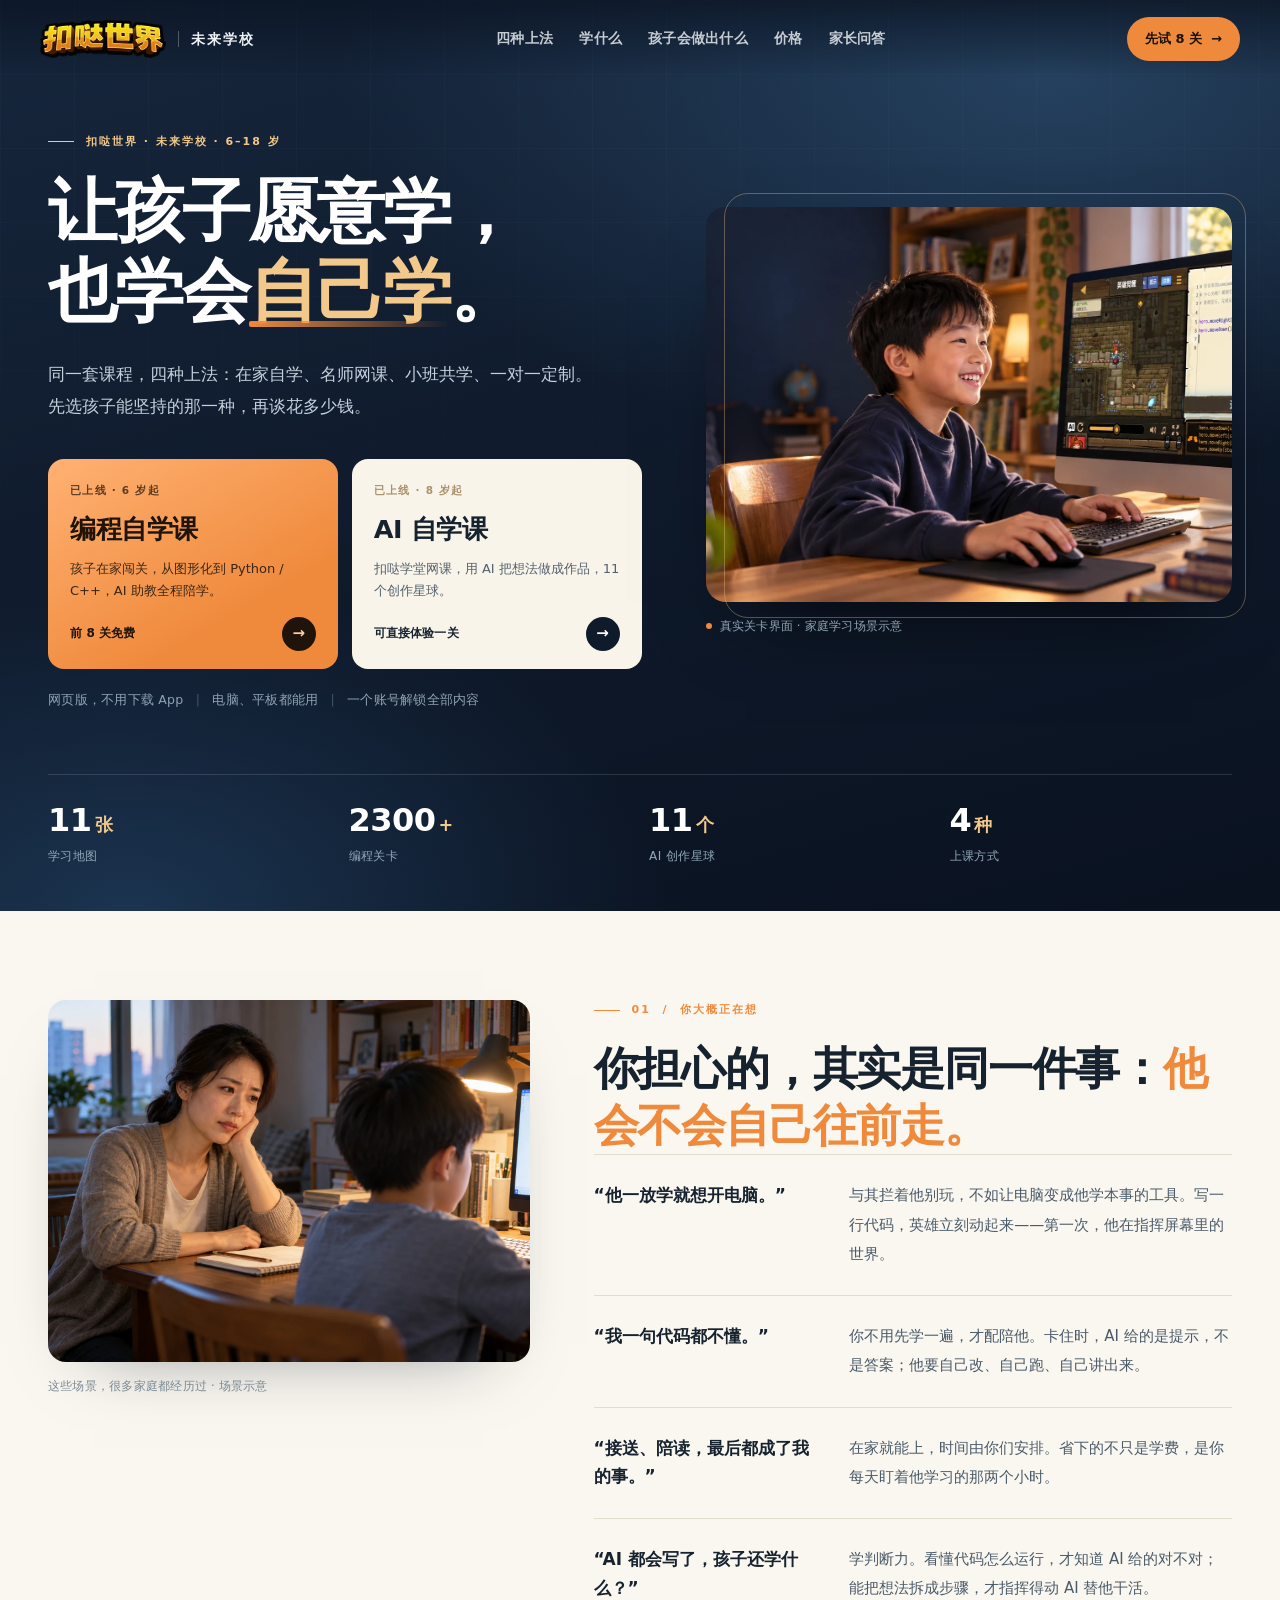
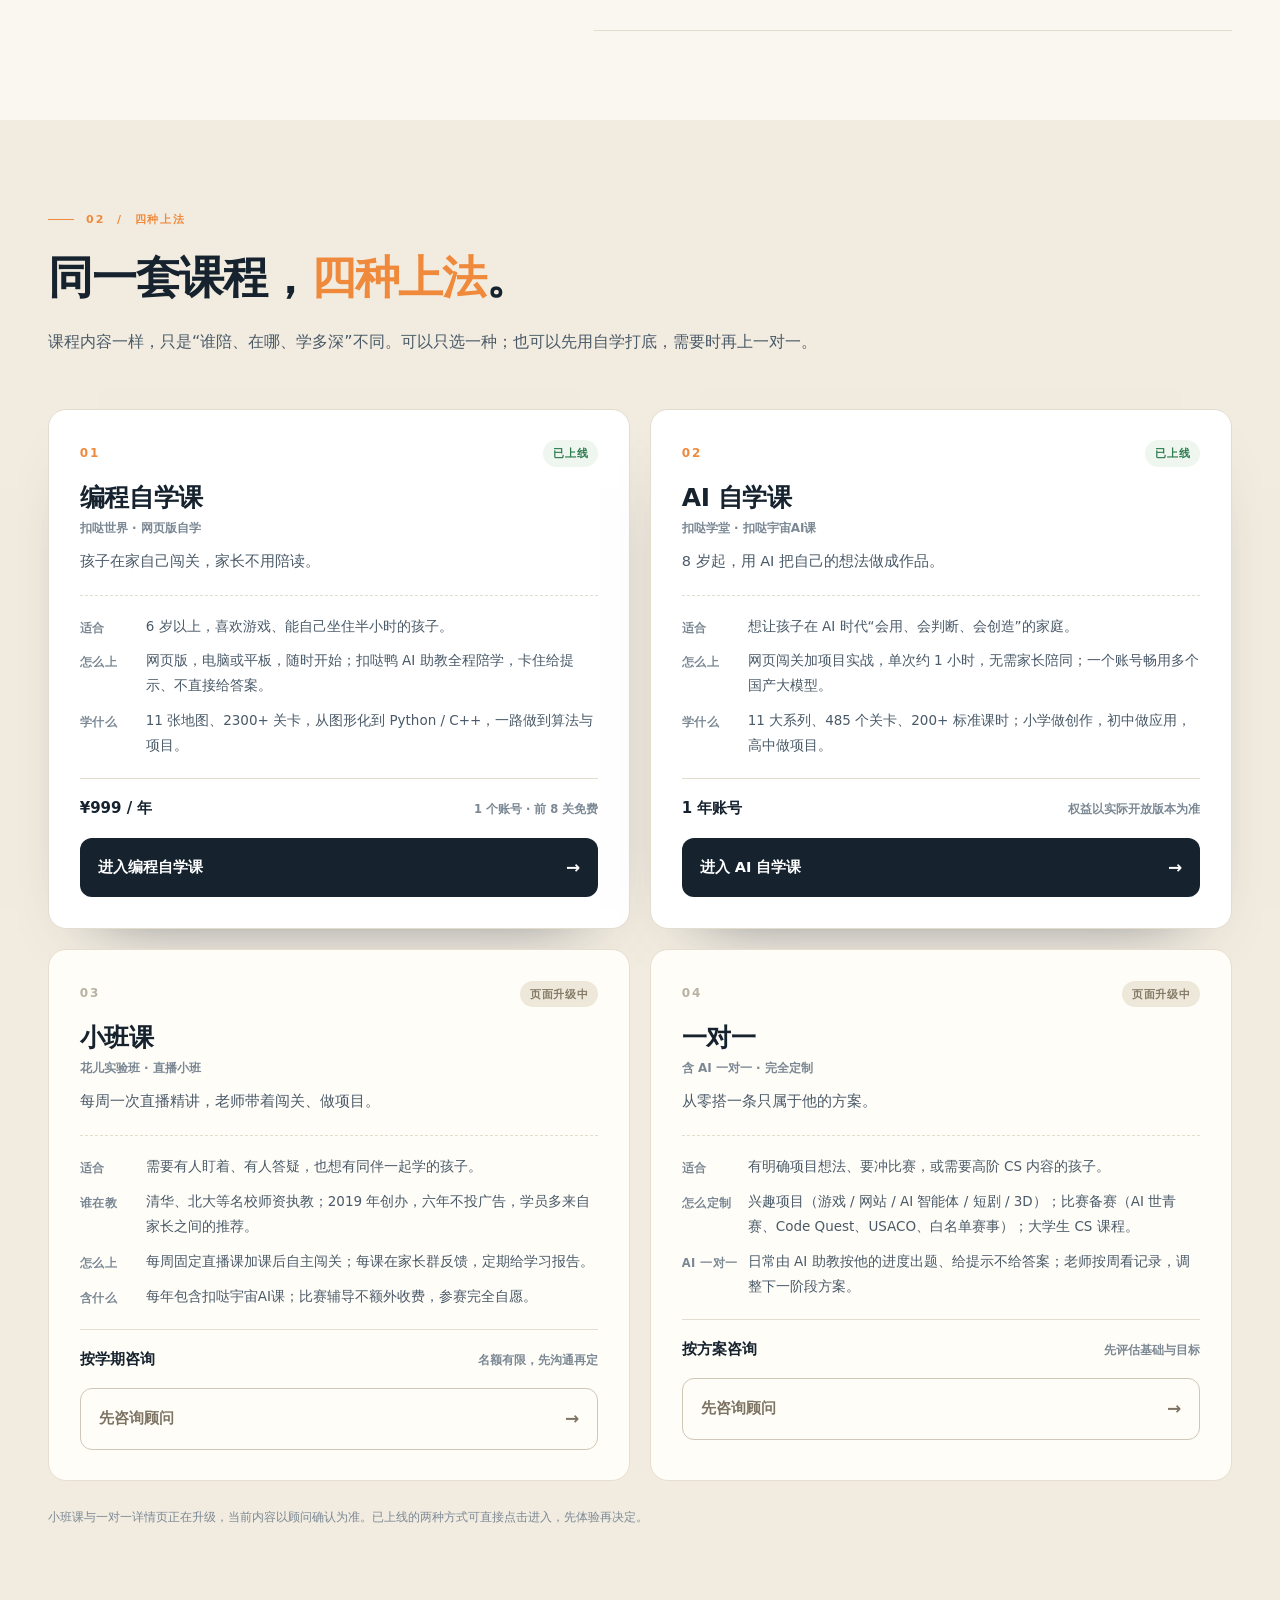
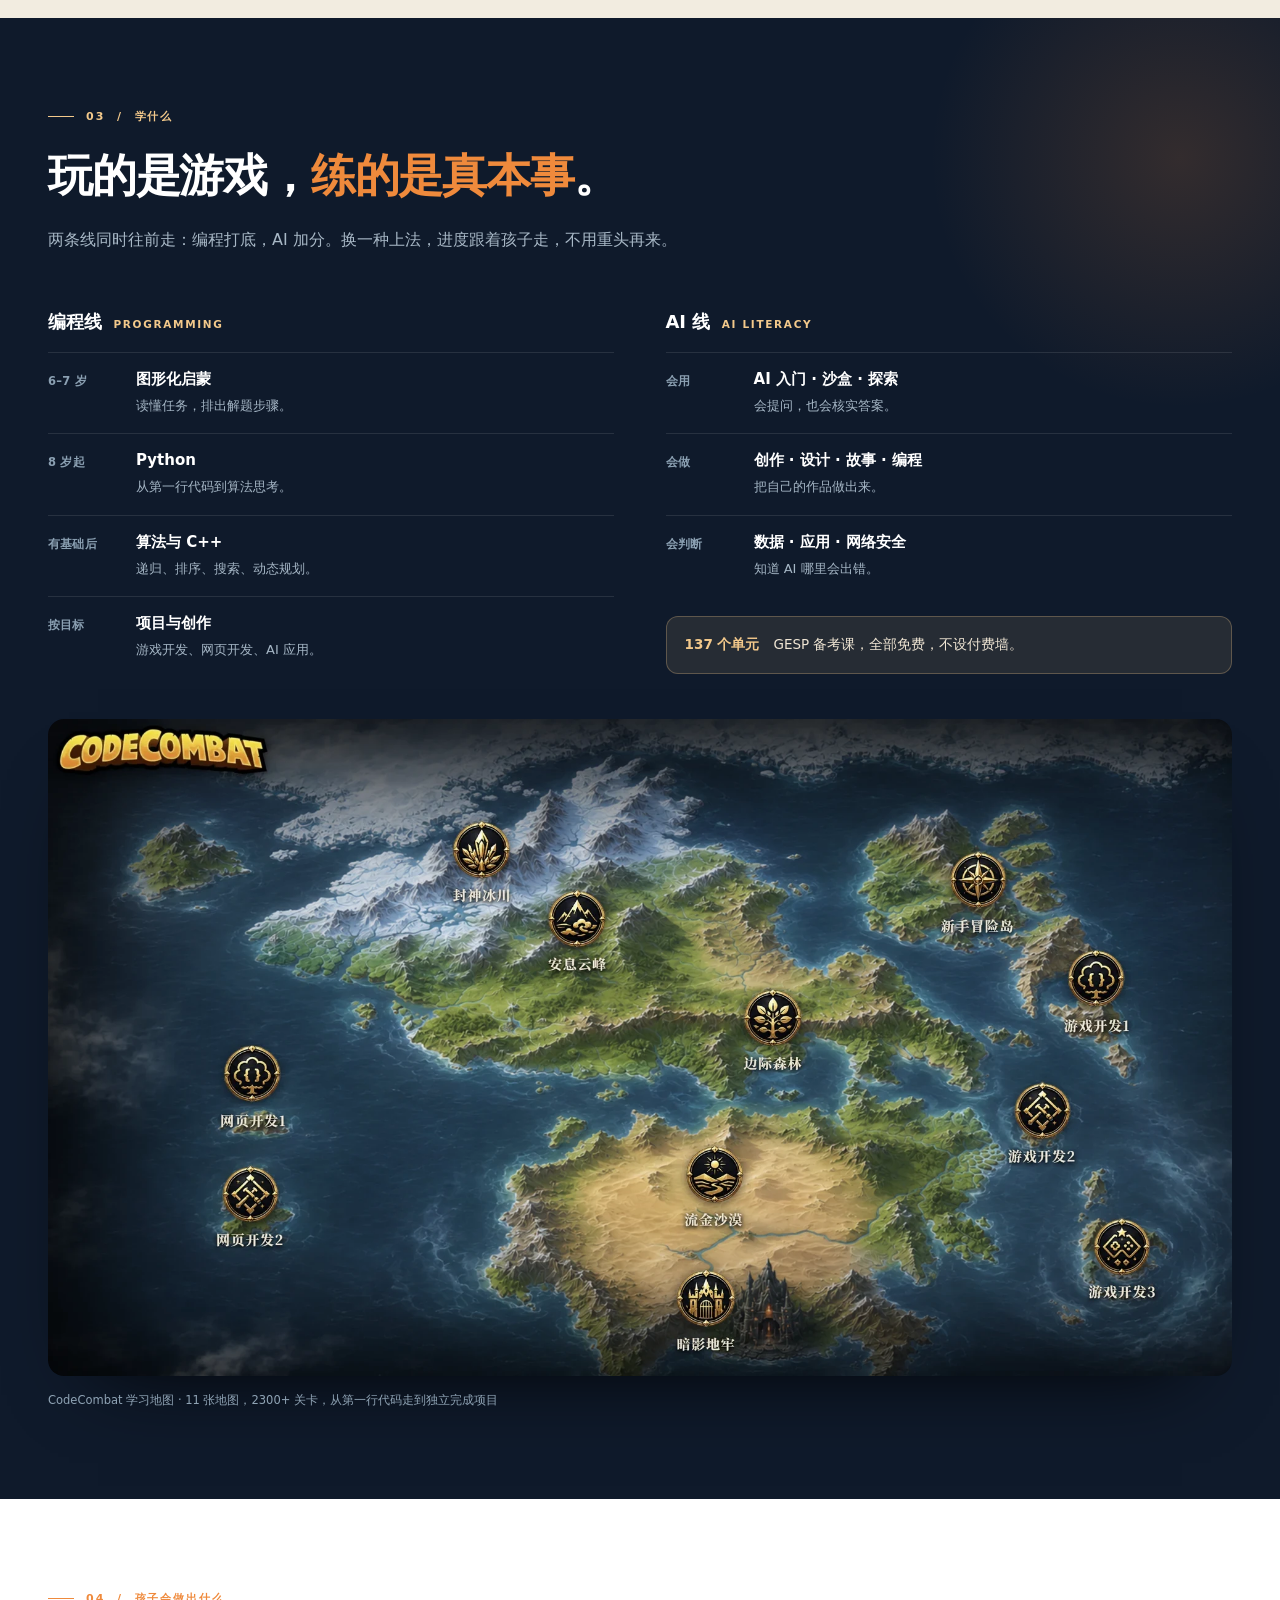
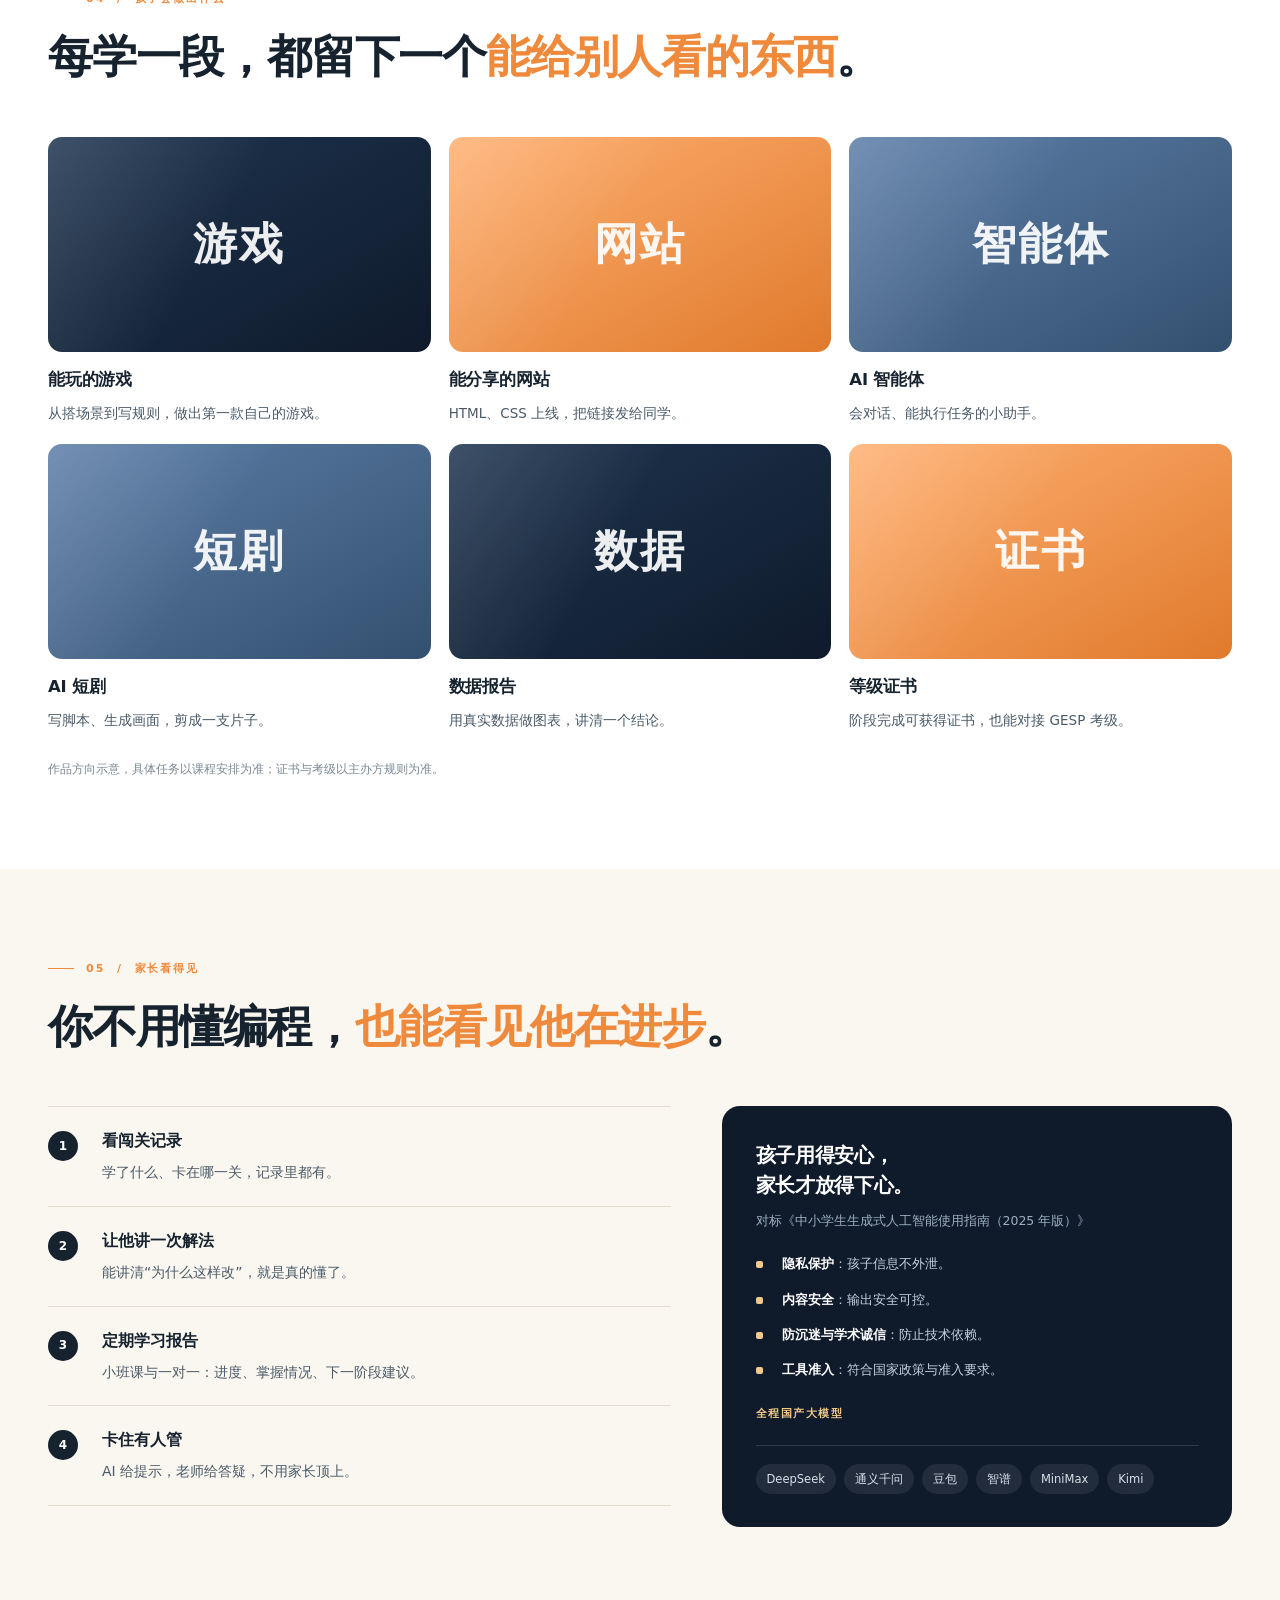
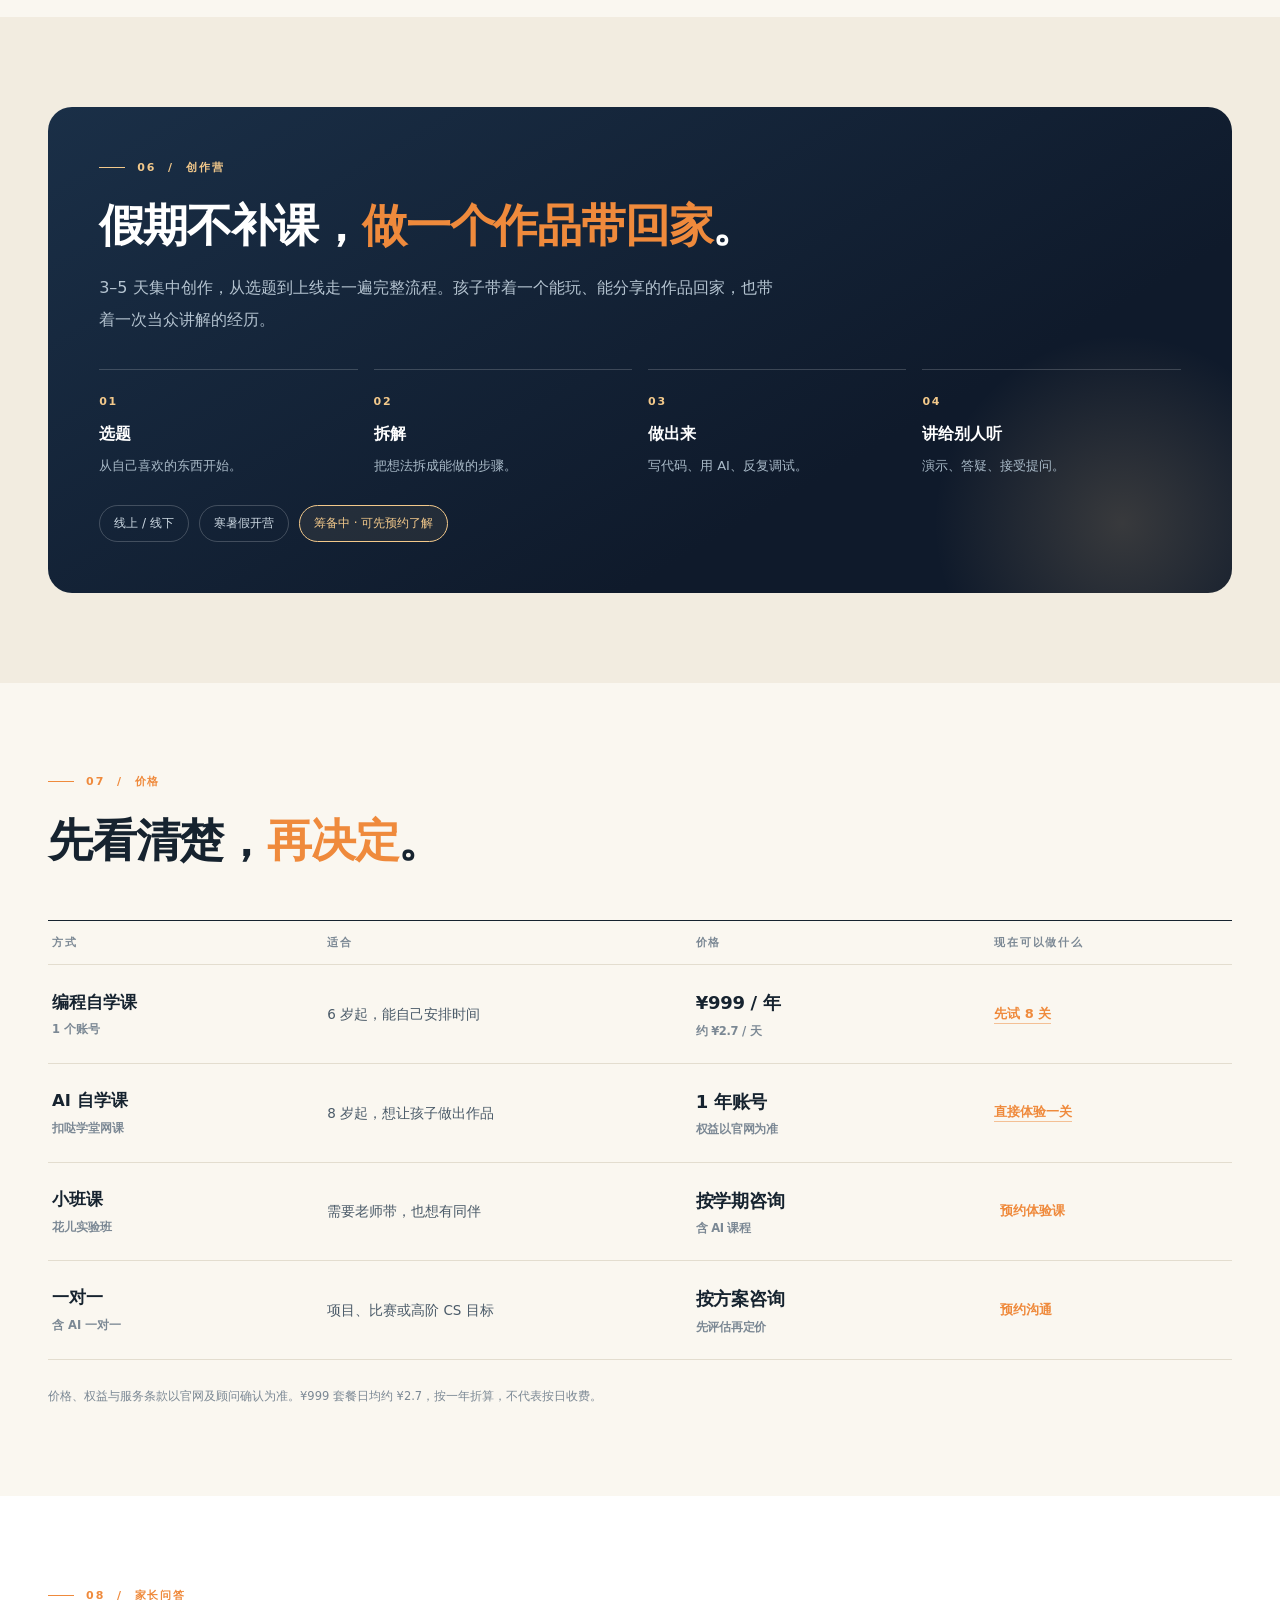
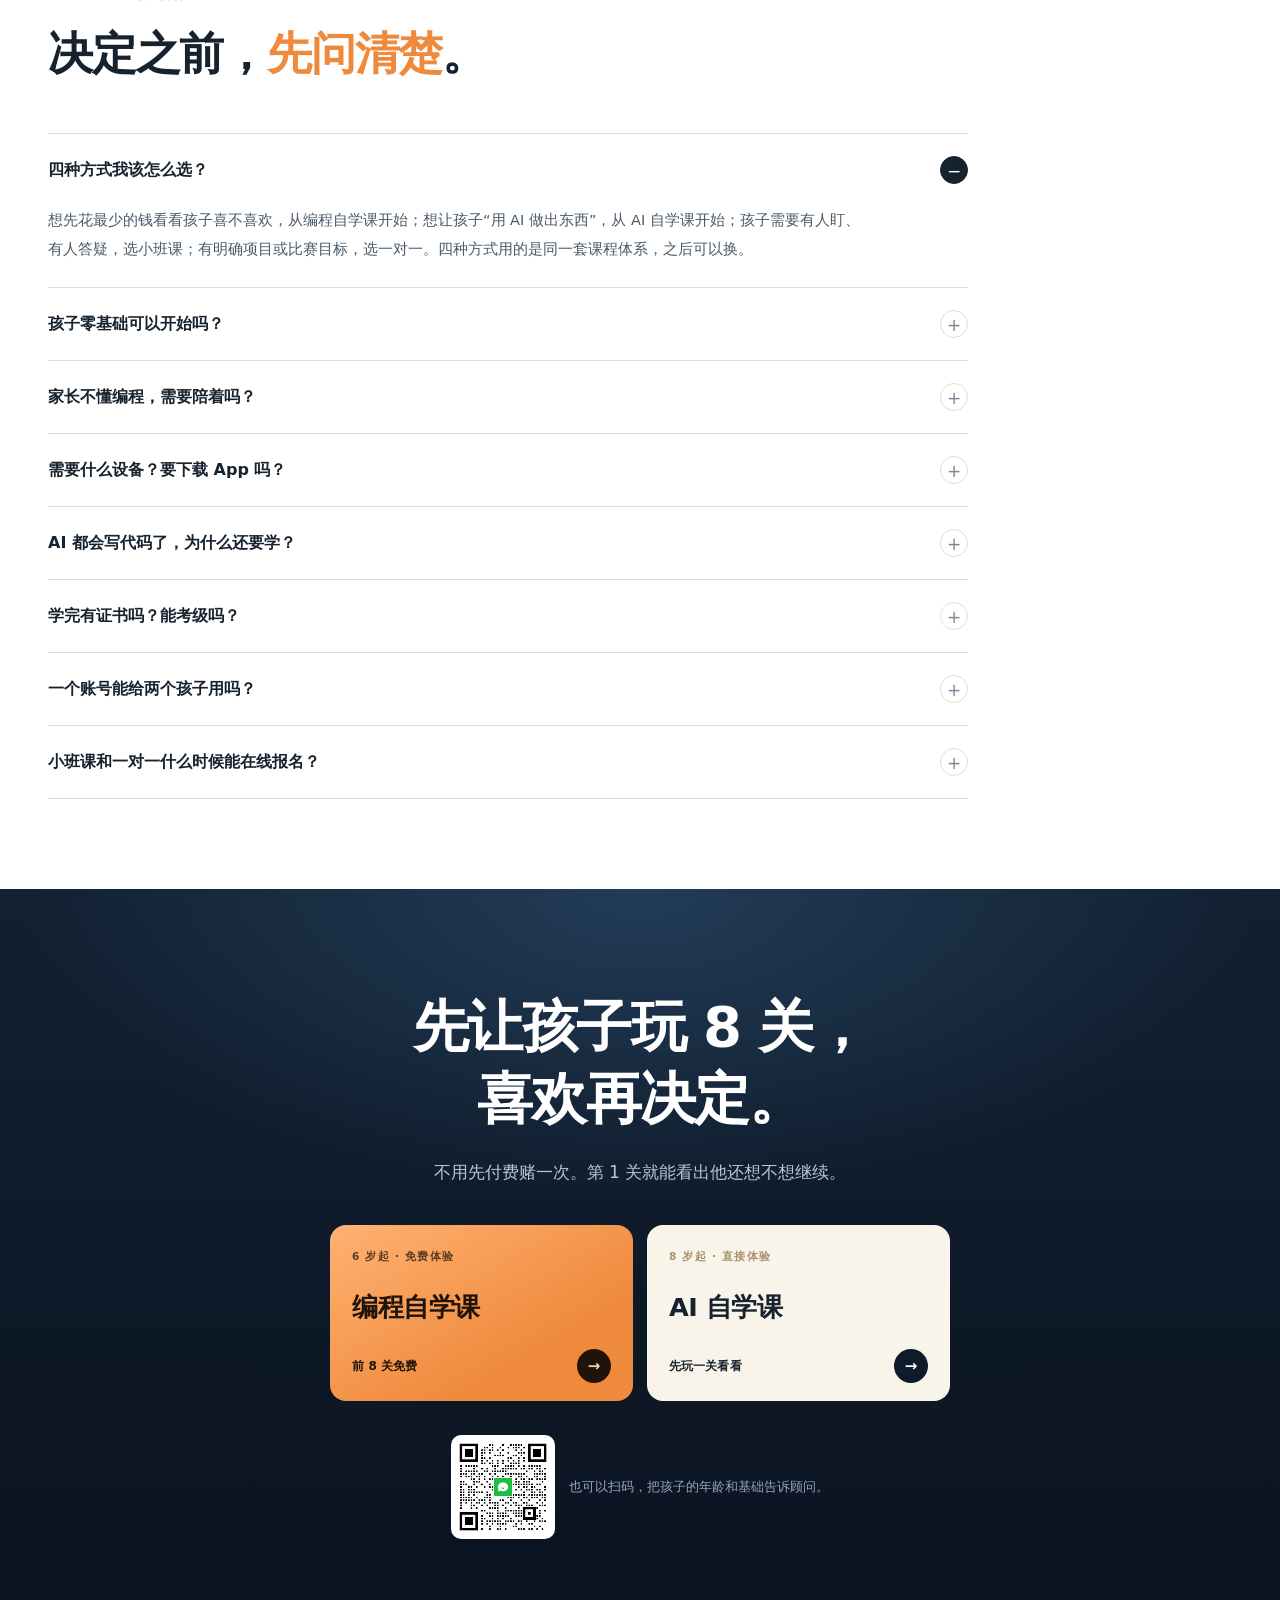
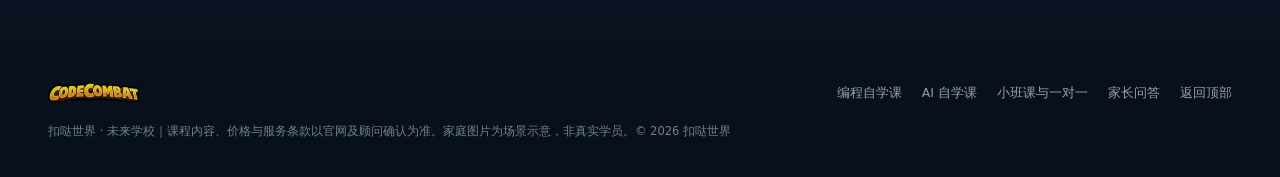
==== index.html @ 379e3a23 "Add files via upload" ====
<!doctype html>
<html lang="zh-CN">
<head>
<meta charset="utf-8">
<meta name="viewport" content="width=device-width,initial-scale=1,viewport-fit=cover">
<meta name="theme-color" content="#0f1a2b">
<title>扣哒世界 · 未来学校｜让孩子愿意学，也学会自己学</title>
<meta name="description" content="同一套课程，四种上法：编程自学课、AI 自学课、小班课、一对一。6 岁到高中，在家就能上。前 8 关免费，先试再决定。">
<meta property="og:title" content="扣哒世界 · 未来学校">
<meta property="og:description" content="同一套课程，四种上法。先选孩子能坚持的那一种，再谈花多少钱。">
<meta property="og:type" content="website">
<link rel="icon" href="assets/CoCo_SquareLogo_200px.png" type="image/png">
<link rel="preload" as="image" href="assets/home-happy-v2.webp">
<link rel="stylesheet" href="home.css">
</head>
<body>
<a class="skip" href="#main">跳到正文</a>

<!-- ========== 顶部导航 ========== -->
<header class="nav" id="top">
  <a class="brand" href="#top" aria-label="扣哒世界未来学校首页">
    <img class="brand-logo" src="assets/logo-cn.png" alt="扣哒世界" width="330" height="99">
    <span class="divider" aria-hidden="true"></span>
    <span class="brand-name">未来学校</span>
  </a>
  <nav aria-label="主导航">
    <a href="#ways">四种上法</a>
    <a href="#curriculum">学什么</a>
    <a href="#makes">孩子会做出什么</a>
    <a href="#price">价格</a>
    <a href="#faq">家长问答</a>
  </nav>
  <a class="nav-cta" href="self-study/index.html">先试 8 关 <span aria-hidden="true">→</span></a>
  <button class="menu-btn" type="button" aria-label="打开导航" aria-expanded="false" aria-controls="mobile-nav" data-menu>☰</button>
</header>
<nav class="mobile-nav" id="mobile-nav" aria-label="手机导航">
  <a href="#ways">四种上法</a>
  <a href="#curriculum">学什么</a>
  <a href="#makes">孩子会做出什么</a>
  <a href="#parents">家长看得见</a>
  <a href="#price">价格</a>
  <a href="#faq">家长问答</a>
  <a href="self-study/index.html">编程自学课 · 先试 8 关</a>
  <a href="ai-self-study/index.html">AI 自学课 · 体验一关</a>
</nav>

<main id="main">

  <!-- copy: hero -->
  <section class="hero">
    <div class="wrap">
      <div class="hero-grid">
        <div class="hero-copy">
          <p class="eyebrow">扣哒世界 · 未来学校 · 6–18 岁</p>
          <h1>让孩子愿意学，<br>也学会<em>自己学</em>。</h1>
          <p class="lede">同一套课程，四种上法：在家自学、名师网课、小班共学、一对一定制。先选孩子能坚持的那一种，再谈花多少钱。</p>

          <div class="hero-cta">
            <a class="bigbtn bigbtn-code" href="self-study/index.html">
              <span class="bigbtn-tag">已上线 · 6 岁起</span>
              <strong>编程自学课</strong>
              <span class="bigbtn-desc">孩子在家闯关，从图形化到 Python / C++，AI 助教全程陪学。</span>
              <span class="bigbtn-foot"><span>前 8 关免费</span><span class="bigbtn-arrow" aria-hidden="true">→</span></span>
            </a>
            <a class="bigbtn bigbtn-ai" href="ai-self-study/index.html">
              <span class="bigbtn-tag">已上线 · 8 岁起</span>
              <strong>AI 自学课</strong>
              <span class="bigbtn-desc">扣哒学堂网课，用 AI 把想法做成作品，11 个创作星球。</span>
              <span class="bigbtn-foot"><span>可直接体验一关</span><span class="bigbtn-arrow" aria-hidden="true">→</span></span>
            </a>
          </div>

          <p class="hero-note">网页版，不用下载 App <span>|</span> 电脑、平板都能用 <span>|</span> 一个账号解锁全部内容</p>
        </div>

        <figure class="hero-art">
          <img src="assets/home-happy-v2.webp" alt="孩子在家里的书桌前专注地写代码闯关" width="1672" height="941" fetchpriority="high">
          <figcaption>真实关卡界面 · 家庭学习场景示意</figcaption>
        </figure>
      </div>

      <div class="hero-stats">
        <div><strong>11<span>张</span></strong><p>学习地图</p></div>
        <div><strong>2300<span>+</span></strong><p>编程关卡</p></div>
        <div><strong>11<span>个</span></strong><p>AI 创作星球</p></div>
        <div><strong>4<span>种</span></strong><p>上课方式</p></div>
      </div>
    </div>
  </section>

  <!-- copy: concerns -->
  <section class="section" id="why">
    <div class="wrap split">
      <div class="split-media reveal">
        <img src="assets/parent-concerns.webp" alt="晚上，家长坐在孩子旁边看着他使用电脑" width="1456" height="1080" loading="lazy">
        <p class="caption">这些场景，很多家庭都经历过 · 场景示意</p>
      </div>
      <div class="split-copy">
        <p class="eyebrow">01 &nbsp;/&nbsp; 你大概正在想</p>
        <h2>你担心的，其实是同一件事：<em>他会不会自己往前走。</em></h2>
        <ol class="concerns">
          <li>
            <p class="q">“他一放学就想开电脑。”</p>
            <p class="a">与其拦着他别玩，不如让电脑变成他学本事的工具。写一行代码，英雄立刻动起来——第一次，他在指挥屏幕里的世界。</p>
          </li>
          <li>
            <p class="q">“我一句代码都不懂。”</p>
            <p class="a">你不用先学一遍，才配陪他。卡住时，AI 给的是提示，不是答案；他要自己改、自己跑、自己讲出来。</p>
          </li>
          <li>
            <p class="q">“接送、陪读，最后都成了我的事。”</p>
            <p class="a">在家就能上，时间由你们安排。省下的不只是学费，是你每天盯着他学习的那两个小时。</p>
          </li>
          <li>
            <p class="q">“AI 都会写了，孩子还学什么？”</p>
            <p class="a">学判断力。看懂代码怎么运行，才知道 AI 给的对不对；能把想法拆成步骤，才指挥得动 AI 替他干活。</p>
          </li>
        </ol>
      </div>
    </div>
  </section>

  <!-- copy: ways -->
  <section class="section ways" id="ways">
    <div class="wrap">
      <header class="sec-head">
        <p class="eyebrow">02 &nbsp;/&nbsp; 四种上法</p>
        <h2>同一套课程，<em>四种上法</em>。</h2>
        <p class="sec-lede">课程内容一样，只是“谁陪、在哪、学多深”不同。可以只选一种；也可以先用自学打底，需要时再上一对一。</p>
      </header>

      <div class="way-grid">
        <article class="way is-live reveal">
          <div class="way-top"><span class="way-no">01</span><span class="way-badge live">已上线</span></div>
          <h3>编程自学课<small>扣哒世界 · 网页版自学</small></h3>
          <p class="way-one">孩子在家自己闯关，家长不用陪读。</p>
          <dl class="way-facts">
            <div><dt>适合</dt><dd>6 岁以上，喜欢游戏、能自己坐住半小时的孩子。</dd></div>
            <div><dt>怎么上</dt><dd>网页版，电脑或平板，随时开始；扣哒鸭 AI 助教全程陪学，卡住给提示、不直接给答案。</dd></div>
            <div><dt>学什么</dt><dd>11 张地图、2300+ 关卡，从图形化到 Python / C++，一路做到算法与项目。</dd></div>
          </dl>
          <p class="way-price">¥999 / 年<small>1 个账号 · 前 8 关免费</small></p>
          <a class="way-btn" href="self-study/index.html">进入编程自学课 <span aria-hidden="true">→</span></a>
        </article>

        <article class="way is-live reveal">
          <div class="way-top"><span class="way-no">02</span><span class="way-badge live">已上线</span></div>
          <h3>AI 自学课<small>扣哒学堂 · 扣哒宇宙AI课</small></h3>
          <p class="way-one">8 岁起，用 AI 把自己的想法做成作品。</p>
          <dl class="way-facts">
            <div><dt>适合</dt><dd>想让孩子在 AI 时代“会用、会判断、会创造”的家庭。</dd></div>
            <div><dt>怎么上</dt><dd>网页闯关加项目实战，单次约 1 小时，无需家长陪同；一个账号畅用多个国产大模型。</dd></div>
            <div><dt>学什么</dt><dd>11 大系列、485 个关卡、200+ 标准课时；小学做创作，初中做应用，高中做项目。</dd></div>
          </dl>
          <p class="way-price">1 年账号<small>权益以实际开放版本为准</small></p>
          <a class="way-btn" href="ai-self-study/index.html">进入 AI 自学课 <span aria-hidden="true">→</span></a>
        </article>

        <article class="way is-soon reveal">
          <div class="way-top"><span class="way-no">03</span><span class="way-badge soon">页面升级中</span></div>
          <h3>小班课<small>花儿实验班 · 直播小班</small></h3>
          <p class="way-one">每周一次直播精讲，老师带着闯关、做项目。</p>
          <dl class="way-facts">
            <div><dt>适合</dt><dd>需要有人盯着、有人答疑，也想有同伴一起学的孩子。</dd></div>
            <div><dt>谁在教</dt><dd>清华、北大等名校师资执教；2019 年创办，六年不投广告，学员多来自家长之间的推荐。</dd></div>
            <div><dt>怎么上</dt><dd>每周固定直播课加课后自主闯关；每课在家长群反馈，定期给学习报告。</dd></div>
            <div><dt>含什么</dt><dd>每年包含扣哒宇宙AI课；比赛辅导不额外收费，参赛完全自愿。</dd></div>
          </dl>
          <p class="way-price">按学期咨询<small>名额有限，先沟通再定</small></p>
          <button class="way-btn" type="button" data-service>先咨询顾问 <span aria-hidden="true">→</span></button>
        </article>

        <article class="way is-soon reveal">
          <div class="way-top"><span class="way-no">04</span><span class="way-badge soon">页面升级中</span></div>
          <h3>一对一<small>含 AI 一对一 · 完全定制</small></h3>
          <p class="way-one">从零搭一条只属于他的方案。</p>
          <dl class="way-facts">
            <div><dt>适合</dt><dd>有明确项目想法、要冲比赛，或需要高阶 CS 内容的孩子。</dd></div>
            <div><dt>怎么定制</dt><dd>兴趣项目（游戏 / 网站 / AI 智能体 / 短剧 / 3D）；比赛备赛（AI 世青赛、Code Quest、USACO、白名单赛事）；大学生 CS 课程。</dd></div>
            <div><dt>AI 一对一</dt><dd>日常由 AI 助教按他的进度出题、给提示不给答案；老师按周看记录，调整下一阶段方案。</dd></div>
          </dl>
          <p class="way-price">按方案咨询<small>先评估基础与目标</small></p>
          <button class="way-btn" type="button" data-service>先咨询顾问 <span aria-hidden="true">→</span></button>
        </article>
      </div>
      <p class="note">小班课与一对一详情页正在升级，当前内容以顾问确认为准。已上线的两种方式可直接点击进入，先体验再决定。</p>
    </div>
  </section>

  <!-- copy: curriculum -->
  <section class="section dark learn" id="curriculum">
    <div class="wrap">
      <header class="sec-head">
        <p class="eyebrow">03 &nbsp;/&nbsp; 学什么</p>
        <h2>玩的是游戏，<em>练的是真本事</em>。</h2>
        <p class="sec-lede">两条线同时往前走：编程打底，AI 加分。换一种上法，进度跟着孩子走，不用重头再来。</p>
      </header>

      <div class="learn-tracks">
        <div class="track">
          <div class="track-head"><h3>编程线</h3><span>PROGRAMMING</span></div>
          <ol class="steps">
            <li><span class="age">6–7 岁</span><div><strong>图形化启蒙</strong><em>读懂任务，排出解题步骤。</em></div></li>
            <li><span class="age">8 岁起</span><div><strong>Python</strong><em>从第一行代码到算法思考。</em></div></li>
            <li><span class="age">有基础后</span><div><strong>算法与 C++</strong><em>递归、排序、搜索、动态规划。</em></div></li>
            <li><span class="age">按目标</span><div><strong>项目与创作</strong><em>游戏开发、网页开发、AI 应用。</em></div></li>
          </ol>
        </div>

        <div class="track">
          <div class="track-head"><h3>AI 线</h3><span>AI LITERACY</span></div>
          <ol class="steps">
            <li><span class="age">会用</span><div><strong>AI 入门 · 沙盒 · 探索</strong><em>会提问，也会核实答案。</em></div></li>
            <li><span class="age">会做</span><div><strong>创作 · 设计 · 故事 · 编程</strong><em>把自己的作品做出来。</em></div></li>
            <li><span class="age">会判断</span><div><strong>数据 · 应用 · 网络安全</strong><em>知道 AI 哪里会出错。</em></div></li>
          </ol>
          <p class="free-strip"><b>137 个单元</b> GESP 备考课，全部免费，不设付费墙。</p>
        </div>
      </div>

      <figure class="map-figure reveal">
        <img src="assets/worlds.webp" alt="CodeCombat 学习地图：新手冒险岛、边际森林、流金沙漠、封神冰川等地图" width="1784" height="984" loading="lazy">
        <figcaption>CodeCombat 学习地图 · 11 张地图，2300+ 关卡，从第一行代码走到独立完成项目</figcaption>
      </figure>
    </div>
  </section>

  <!-- copy: makes -->
  <section class="section makes" id="makes">
    <div class="wrap">
      <header class="sec-head">
        <p class="eyebrow">04 &nbsp;/&nbsp; 孩子会做出什么</p>
        <h2>每学一段，都留下一个<em>能给别人看的东西</em>。</h2>
      </header>
      <div class="make-grid">
        <article class="make reveal">
          <div class="make-art" data-tone="navy"><span>游戏</span></div>
          <h3>能玩的游戏</h3>
          <p>从搭场景到写规则，做出第一款自己的游戏。</p>
        </article>
        <article class="make reveal">
          <div class="make-art" data-tone="orange"><span>网站</span></div>
          <h3>能分享的网站</h3>
          <p>HTML、CSS 上线，把链接发给同学。</p>
        </article>
        <article class="make reveal">
          <div class="make-art" data-tone="blue"><span>智能体</span></div>
          <h3>AI 智能体</h3>
          <p>会对话、能执行任务的小助手。</p>
        </article>
        <article class="make reveal">
          <div class="make-art" data-tone="blue"><span>短剧</span></div>
          <h3>AI 短剧</h3>
          <p>写脚本、生成画面，剪成一支片子。</p>
        </article>
        <article class="make reveal">
          <div class="make-art" data-tone="navy"><span>数据</span></div>
          <h3>数据报告</h3>
          <p>用真实数据做图表，讲清一个结论。</p>
        </article>
        <article class="make reveal">
          <div class="make-art" data-tone="orange"><span>证书</span></div>
          <h3>等级证书</h3>
          <p>阶段完成可获得证书，也能对接 GESP 考级。</p>
        </article>
      </div>
      <p class="note">作品方向示意，具体任务以课程安排为准；证书与考级以主办方规则为准。</p>
    </div>
  </section>

  <!-- copy: parents -->
  <section class="section parents" id="parents">
    <div class="wrap">
      <header class="sec-head">
        <p class="eyebrow">05 &nbsp;/&nbsp; 家长看得见</p>
        <h2>你不用懂编程，<em>也能看见他在进步</em>。</h2>
      </header>
      <div class="parent-grid">
        <ol class="points">
          <li class="reveal">
            <span class="k">1</span>
            <div><h3>看闯关记录</h3><p>学了什么、卡在哪一关，记录里都有。</p></div>
          </li>
          <li class="reveal">
            <span class="k">2</span>
            <div><h3>让他讲一次解法</h3><p>能讲清“为什么这样改”，就是真的懂了。</p></div>
          </li>
          <li class="reveal">
            <span class="k">3</span>
            <div><h3>定期学习报告</h3><p>小班课与一对一：进度、掌握情况、下一阶段建议。</p></div>
          </li>
          <li class="reveal">
            <span class="k">4</span>
            <div><h3>卡住有人管</h3><p>AI 给提示，老师给答疑，不用家长顶上。</p></div>
          </li>
        </ol>

        <aside class="safety reveal">
          <h3>孩子用得安心，<br>家长才放得下心。</h3>
          <p class="safety-sub">对标《中小学生生成式人工智能使用指南（2025 年版）》</p>
          <ul>
            <li><span><b>隐私保护</b>：孩子信息不外泄。</span></li>
            <li><span><b>内容安全</b>：输出安全可控。</span></li>
            <li><span><b>防沉迷与学术诚信</b>：防止技术依赖。</span></li>
            <li><span><b>工具准入</b>：符合国家政策与准入要求。</span></li>
          </ul>
          <p class="chips-title">全程国产大模型</p>
          <div class="chips">
            <span>DeepSeek</span><span>通义千问</span><span>豆包</span><span>智谱</span><span>MiniMax</span><span>Kimi</span>
          </div>
        </aside>
      </div>
    </div>
  </section>

  <!-- copy: camp -->
  <section class="section camp" id="camp">
    <div class="wrap">
      <div class="camp-box">
        <p class="eyebrow">06 &nbsp;/&nbsp; 创作营</p>
        <h2>假期不补课，<em>做一个作品带回家</em>。</h2>
        <p class="sec-lede">3–5 天集中创作，从选题到上线走一遍完整流程。孩子带着一个能玩、能分享的作品回家，也带着一次当众讲解的经历。</p>
        <ol class="camp-flow">
          <li><p class="n">01</p><h3>选题</h3><p>从自己喜欢的东西开始。</p></li>
          <li><p class="n">02</p><h3>拆解</h3><p>把想法拆成能做的步骤。</p></li>
          <li><p class="n">03</p><h3>做出来</h3><p>写代码、用 AI、反复调试。</p></li>
          <li><p class="n">04</p><h3>讲给别人听</h3><p>演示、答疑、接受提问。</p></li>
        </ol>
        <div class="camp-meta">
          <span>线上 / 线下</span>
          <span>寒暑假开营</span>
          <span class="status">筹备中 · 可先预约了解</span>
        </div>
      </div>
    </div>
  </section>

  <!-- copy: price -->
  <section class="section" id="price">
    <div class="wrap">
      <header class="sec-head">
        <p class="eyebrow">07 &nbsp;/&nbsp; 价格</p>
        <h2>先看清楚，<em>再决定</em>。</h2>
      </header>
      <div class="price-table">
        <div class="price-row head" aria-hidden="true">
          <span>方式</span><span>适合</span><span>价格</span><span>现在可以做什么</span>
        </div>
        <div class="price-row">
          <div class="name">编程自学课<small>1 个账号</small></div>
          <div class="for">6 岁起，能自己安排时间</div>
          <div class="cost">¥999 / 年<small>约 ¥2.7 / 天</small></div>
          <div class="act"><a href="self-study/index.html">先试 8 关</a></div>
        </div>
        <div class="price-row">
          <div class="name">AI 自学课<small>扣哒学堂网课</small></div>
          <div class="for">8 岁起，想让孩子做出作品</div>
          <div class="cost">1 年账号<small>权益以官网为准</small></div>
          <div class="act"><a href="ai-self-study/index.html">直接体验一关</a></div>
        </div>
        <div class="price-row">
          <div class="name">小班课<small>花儿实验班</small></div>
          <div class="for">需要老师带，也想有同伴</div>
          <div class="cost">按学期咨询<small>含 AI 课程</small></div>
          <div class="act"><button type="button" data-service>预约体验课</button></div>
        </div>
        <div class="price-row">
          <div class="name">一对一<small>含 AI 一对一</small></div>
          <div class="for">项目、比赛或高阶 CS 目标</div>
          <div class="cost">按方案咨询<small>先评估再定价</small></div>
          <div class="act"><button type="button" data-service>预约沟通</button></div>
        </div>
      </div>
      <p class="note">价格、权益与服务条款以官网及顾问确认为准。¥999 套餐日均约 ¥2.7，按一年折算，不代表按日收费。</p>
    </div>
  </section>

  <!-- copy: faq -->
  <section class="section faq" id="faq">
    <div class="wrap">
      <header class="sec-head">
        <p class="eyebrow">08 &nbsp;/&nbsp; 家长问答</p>
        <h2>决定之前，<em>先问清楚</em>。</h2>
      </header>
      <div class="faq-list">
        <details open>
          <summary>四种方式我该怎么选？</summary>
          <div class="answer">想先花最少的钱看看孩子喜不喜欢，从编程自学课开始；想让孩子“用 AI 做出东西”，从 AI 自学课开始；孩子需要有人盯、有人答疑，选小班课；有明确项目或比赛目标，选一对一。四种方式用的是同一套课程体系，之后可以换。</div>
        </details>
        <details>
          <summary>孩子零基础可以开始吗？</summary>
          <div class="answer">可以。6 岁以上可以先从图形化启蒙，8 岁以上可以直接进 Python；AI 课建议 8 岁起，结合阅读和电脑操作能力选择。选之前先做一次免费体验，比看介绍更准。</div>
        </details>
        <details>
          <summary>家长不懂编程，需要陪着吗？</summary>
          <div class="answer">不需要。AI 助教在卡住时给提示、不直接给答案；小班课和一对一有老师答疑。家长要做的事只有两件：帮他登录一次，和听他说说今天做了什么。</div>
        </details>
        <details>
          <summary>需要什么设备？要下载 App 吗？</summary>
          <div class="answer">网页版，不用下载。电脑或平板都能用；学代码建议用电脑，或带键盘的平板。购买前先用计划使用的设备试一关。</div>
        </details>
        <details>
          <summary>AI 都会写代码了，为什么还要学？</summary>
          <div class="answer">要练的不是打字速度，是拆解问题、判断结果、定位错误。孩子懂得代码怎么运行，才判断得出 AI 给的解法对不对，也才把自己的想法说清楚。</div>
        </details>
        <details>
          <summary>学完有证书吗？能考级吗？</summary>
          <div class="answer">阶段完成可获得相应证书；想考 GESP 的家庭，137 个单元的备考课全部免费。考试报名与费用以主办方为准，不作过级承诺。</div>
        </details>
        <details>
          <summary>一个账号能给两个孩子用吗？</summary>
          <div class="answer">不建议。每个账号对应一个孩子，学习记录才不会被混在一起。</div>
        </details>
        <details>
          <summary>小班课和一对一什么时候能在线报名？</summary>
          <div class="answer">这两个页面正在升级，内容以顾问确认为准。可以先留下需求，页面上线后第一时间通知。</div>
        </details>
      </div>
    </div>
  </section>

  <!-- copy: finale -->
  <section class="finale" id="start">
    <div class="wrap">
      <h2>先让孩子玩 8 关，<br>喜欢再决定。</h2>
      <p class="lede">不用先付费赌一次。第 1 关就能看出他还想不想继续。</p>
      <div class="finale-cta">
        <a class="bigbtn bigbtn-code" href="self-study/index.html">
          <span class="bigbtn-tag">6 岁起 · 免费体验</span>
          <strong>编程自学课</strong>
          <span class="bigbtn-foot"><span>前 8 关免费</span><span class="bigbtn-arrow" aria-hidden="true">→</span></span>
        </a>
        <a class="bigbtn bigbtn-ai" href="ai-self-study/index.html">
          <span class="bigbtn-tag">8 岁起 · 直接体验</span>
          <strong>AI 自学课</strong>
          <span class="bigbtn-foot"><span>先玩一关看看</span><span class="bigbtn-arrow" aria-hidden="true">→</span></span>
        </a>
      </div>
      <div class="finale-qr">
        <img src="assets/service_qr.png" alt="课程顾问微信二维码" width="64" height="64" loading="lazy">
        <p>也可以扫码，把孩子的年龄和基础告诉顾问。</p>
      </div>
    </div>
  </section>

</main>

<footer class="footer">
  <div class="wrap">
    <div class="footer-row">
      <a class="brand" href="#top" aria-label="回到页面顶部"><img src="assets/logo.webp" alt="CodeCombat" width="92" height="31" loading="lazy"></a>
      <nav aria-label="页脚导航">
        <a href="self-study/index.html">编程自学课</a>
        <a href="ai-self-study/index.html">AI 自学课</a>
        <a href="#ways">小班课与一对一</a>
        <a href="#faq">家长问答</a>
        <a href="#top">返回顶部</a>
      </nav>
    </div>
    <p class="footer-note">扣哒世界 · 未来学校｜课程内容、价格与服务条款以官网及顾问确认为准。家庭图片为场景示意，非真实学员。© 2026 扣哒世界</p>
  </div>
</footer>

<div class="mobile-bar">
  <a class="bar-code" href="self-study/index.html">编程自学课<small>6 岁起 · 前 8 关免费</small></a>
  <a class="bar-ai" href="ai-self-study/index.html">AI 自学课<small>8 岁起 · 体验一关</small></a>
</div>

<dialog class="modal" id="service-modal" aria-labelledby="service-title">
  <button class="modal-close" type="button" aria-label="关闭" data-close>×</button>
  <div class="modal-inner">
    <h3 id="service-title">扫码，和顾问聊一聊</h3>
    <p>告诉顾问孩子的年龄、基础和你想解决的问题，<br>一起判断哪种上法更合适。</p>
    <img src="assets/service_qr.png" alt="课程顾问微信二维码" width="196" height="196">
    <p class="modal-hint">使用微信扫一扫 · 小班课与一对一均可先咨询</p>
  </div>
</dialog>

<script src="home.js" defer></script>
</body>
</html>
---- home.css ----
/* ===========================================================
   扣哒世界 · 未来学校｜首页样式
   配色与 self-study / ai-self-study 两个详情页保持一致
   =========================================================== */

:root{
  --navy:#0f1a2b;
  --navy-2:#18293d;
  --navy-3:#0a1220;
  --ink:#16232f;
  --body:#4a5a68;
  --muted:#7b8894;
  --paper:#faf7f0;
  --paper-2:#f2ece0;
  --line:#e3ddcf;
  --orange:#ef8a3c;
  --orange-2:#ffb173;
  --gold:#f3c98b;
  --blue:#4d6f96;
  --radius:18px;
  --shadow:0 28px 70px -46px rgba(15,26,43,.55);
  --max:1200px;
}

*{box-sizing:border-box;}
html{scroll-behavior:smooth;scroll-padding-top:86px;}
body{
  margin:0;
  background:var(--paper);
  color:var(--body);
  font-family:"PingFang SC","Microsoft YaHei","Hiragino Sans GB",system-ui,-apple-system,"Segoe UI",sans-serif;
  font-size:16px;
  line-height:1.75;
  -webkit-font-smoothing:antialiased;
  overflow-x:hidden;
}
body.is-locked{overflow:hidden;}
h1,h2,h3,h4,p,figure,dl,dd,ol,ul{margin:0;}
ol,ul{padding:0;list-style:none;}
a{color:inherit;text-decoration:none;}
button{font:inherit;color:inherit;border:0;background:none;cursor:pointer;}
img{display:block;max-width:100%;height:auto;}
:focus-visible{outline:3px solid var(--orange);outline-offset:4px;}
em{font-style:normal;}

.wrap{width:min(var(--max),calc(100% - 96px));margin-inline:auto;}
.section{padding:clamp(64px,7vw,116px) 0;}
.skip{position:fixed;left:16px;top:-80px;z-index:200;background:#fff;color:#111;padding:12px 16px;border-radius:8px;}
.skip:focus{top:12px;}

/* ---------- 眉标 / 标题 ---------- */
.eyebrow{
  display:flex;align-items:center;gap:12px;
  font-size:11px;font-weight:700;letter-spacing:.18em;
  text-transform:uppercase;color:var(--orange);margin-bottom:20px;
}
.eyebrow::before{content:"";width:26px;height:1px;background:currentColor;flex:none;}
h2{
  font-size:clamp(27px,3.5vw,46px);font-weight:800;line-height:1.28;
  letter-spacing:-1.2px;color:var(--ink);text-wrap:pretty;
}
h2 em{color:var(--orange);}
.sec-head{max-width:860px;margin-bottom:clamp(34px,4vw,56px);}
.sec-lede{font-size:16px;line-height:1.95;color:var(--body);margin-top:20px;max-width:780px;text-wrap:pretty;}
.dark{background:var(--navy);color:#dfe6ec;}
.dark h2,.dark h3{color:#fff;}
.dark .sec-lede{color:#a8b8c6;}
.dark .eyebrow{color:var(--gold);}

/* ---------- 顶部导航 ---------- */
.nav{
  position:fixed;inset:0 0 auto;z-index:90;
  display:flex;align-items:center;justify-content:space-between;gap:24px;
  padding:0 max(22px,calc((100vw - var(--max))/2));
  height:78px;color:#eef2f5;
  background:linear-gradient(180deg,rgba(10,18,32,.72),rgba(10,18,32,0));
  transition:background .25s,box-shadow .25s,height .25s,color .25s;
}
.nav.is-scrolled{
  height:66px;color:var(--ink);
  background:rgba(250,247,240,.93);
  backdrop-filter:blur(14px);
  box-shadow:0 1px 0 var(--line);
}
.brand{display:flex;align-items:center;gap:12px;flex:none;font-weight:800;letter-spacing:.02em;}
.brand img{width:104px;height:auto;}
.brand .brand-logo{width:126px;height:auto;}
.brand .divider{width:1px;height:16px;background:currentColor;opacity:.28;}
.brand .brand-name{font-size:14px;letter-spacing:.14em;white-space:nowrap;}
.nav nav{display:flex;gap:26px;font-size:13.5px;font-weight:600;letter-spacing:.02em;}
.nav nav a{opacity:.82;padding:6px 0;border-bottom:1px solid transparent;transition:opacity .2s,border-color .2s;}
.nav nav a:hover{opacity:1;border-color:currentColor;}
.nav-cta{
  display:inline-flex;align-items:center;gap:9px;
  padding:11px 18px;border-radius:999px;font-size:13px;font-weight:700;
  background:var(--orange);color:#1a1206;flex:none;transition:background .2s,transform .2s;
}
.nav-cta:hover{background:var(--orange-2);transform:translateY(-1px);}
.menu-btn{display:none;width:40px;height:40px;border-radius:10px;place-items:center;font-size:20px;line-height:1;}
.mobile-nav{display:none;}

/* ---------- 首屏 ---------- */
.hero{
  position:relative;overflow:hidden;color:#f3f6f8;
  background:
    radial-gradient(90% 70% at 82% 8%,#25415f 0%,rgba(37,65,95,0) 62%),
    radial-gradient(70% 60% at 10% 100%,#1b3450 0%,rgba(27,52,80,0) 60%),
    linear-gradient(165deg,#16263c 0%,#0f1a2b 52%,#0a1220 100%);
  padding-top:132px;padding-bottom:44px;
}
.hero::after{
  content:"";position:absolute;inset:0;pointer-events:none;
  background-image:linear-gradient(rgba(255,255,255,.045) 1px,transparent 1px),
                   linear-gradient(90deg,rgba(255,255,255,.045) 1px,transparent 1px);
  background-size:74px 74px;
  mask-image:linear-gradient(180deg,rgba(0,0,0,.55),transparent 72%);
  -webkit-mask-image:linear-gradient(180deg,rgba(0,0,0,.55),transparent 72%);
}
.hero .wrap{position:relative;z-index:2;}
.hero-grid{display:grid;grid-template-columns:1.06fr .94fr;gap:clamp(36px,5vw,72px);align-items:center;}
.hero .eyebrow{color:var(--gold);}
.hero h1{
  font-size:clamp(38px,5.4vw,72px);line-height:1.16;font-weight:800;
  letter-spacing:-2px;color:#fff;text-wrap:pretty;
}
.hero h1 em{
  color:var(--gold);position:relative;white-space:nowrap;
}
.hero h1 em::after{
  content:"";position:absolute;left:0;right:0;bottom:.06em;height:.09em;
  background:linear-gradient(90deg,var(--orange),rgba(239,138,60,0));
  border-radius:2px;
}
.lede{font-size:clamp(15px,1.35vw,18px);line-height:1.9;color:#c2d0db;margin-top:26px;max-width:560px;text-wrap:pretty;}
.hero-cta{display:grid;grid-template-columns:1fr 1fr;gap:14px;margin-top:36px;max-width:620px;}
.hero-note{margin-top:20px;font-size:12.5px;color:#8fa3b4;letter-spacing:.02em;}
.hero-note span{opacity:.4;margin:0 8px;}

/* 大按钮 */
.bigbtn{
  position:relative;display:flex;flex-direction:column;justify-content:space-between;gap:14px;
  min-height:176px;padding:22px 22px 18px;border-radius:16px;
  text-align:left;overflow:hidden;
  transition:transform .2s,box-shadow .2s;
}
.bigbtn:hover{transform:translateY(-4px);box-shadow:0 26px 50px -28px rgba(0,0,0,.6);}
.bigbtn-tag{font-size:10.5px;font-weight:700;letter-spacing:.12em;text-transform:uppercase;opacity:.72;}
.bigbtn strong{font-size:clamp(22px,2vw,27px);font-weight:800;letter-spacing:-.5px;line-height:1.2;}
.bigbtn-desc{font-size:13px;line-height:1.7;opacity:.86;}
.bigbtn-foot{display:flex;align-items:center;justify-content:space-between;gap:12px;font-size:12px;font-weight:700;letter-spacing:.01em;}
.bigbtn-arrow{
  width:34px;height:34px;border-radius:50%;display:grid;place-items:center;flex:none;
  font-size:15px;transition:transform .2s;
}
.bigbtn:hover .bigbtn-arrow{transform:translateX(4px);}
.bigbtn-code{background:linear-gradient(150deg,#ffb173,#ef8a3c 70%);color:#20140a;}
.bigbtn-code .bigbtn-arrow{background:#20140a;color:#ffd0a3;}
.bigbtn-ai{background:#f9f4e9;color:var(--ink);}
.bigbtn-ai .bigbtn-desc{opacity:1;color:#53616d;}
.bigbtn-ai .bigbtn-arrow{background:var(--navy);color:#fff;}
.bigbtn-ai .bigbtn-tag{color:#8b6b3f;}

.hero-art{position:relative;}
.hero-art::before{
  content:"";position:absolute;inset:-14px -14px 18px 18px;
  border:1px solid rgba(243,201,139,.35);border-radius:24px;pointer-events:none;
}
.hero-art img{
  width:100%;aspect-ratio:4/3;object-fit:cover;border-radius:20px;
  box-shadow:0 40px 80px -40px rgba(0,0,0,.75);
}
.hero-art figcaption{
  margin-top:14px;font-size:11.5px;color:#8fa3b4;letter-spacing:.02em;
  display:flex;align-items:center;gap:8px;
}
.hero-art figcaption::before{content:"";width:6px;height:6px;border-radius:50%;background:var(--orange);flex:none;}

.hero-stats{
  display:grid;grid-template-columns:repeat(4,1fr);gap:18px;
  margin-top:clamp(40px,5vw,64px);padding-top:26px;
  border-top:1px solid rgba(255,255,255,.13);
}
.hero-stats div strong{display:block;font-size:clamp(24px,2.6vw,32px);font-weight:800;color:#fff;letter-spacing:-.5px;line-height:1.2;}
.hero-stats div strong span{font-size:.55em;font-weight:600;color:var(--gold);margin-left:3px;}
.hero-stats div p{font-size:12px;color:#93a7b8;margin-top:6px;letter-spacing:.04em;}

/* ---------- 01 家长顾虑 ---------- */
.split{display:grid;grid-template-columns:.86fr 1.14fr;gap:clamp(30px,5vw,68px);align-items:start;}
.split-media{position:sticky;top:100px;}
.split-media img{border-radius:18px;width:100%;aspect-ratio:4/3;object-fit:cover;box-shadow:var(--shadow);}
.caption{font-size:11.5px;color:var(--muted);margin-top:14px;letter-spacing:.02em;}
.concerns li{
  display:grid;grid-template-columns:minmax(0,230px) 1fr;gap:clamp(16px,2vw,30px);
  padding:26px 0;border-top:1px solid var(--line);
}
.concerns li:last-child{border-bottom:1px solid var(--line);}
.concerns .q{font-size:17px;font-weight:700;color:var(--ink);line-height:1.7;}
.concerns .a{font-size:15px;line-height:1.95;}

/* ---------- 02 四种上法 ---------- */
.ways{background:var(--paper-2);}
.way-grid{display:grid;grid-template-columns:repeat(2,1fr);gap:20px;}
.way{
  display:flex;flex-direction:column;
  background:#fff;border:1px solid var(--line);border-radius:var(--radius);
  padding:clamp(22px,2.4vw,32px);
}
.way.is-live{box-shadow:0 30px 66px -50px rgba(15,26,43,.7);}
.way.is-soon{background:#fffdf8;border-color:#e6dfcf;box-shadow:none;}
.way-top{display:flex;align-items:center;justify-content:space-between;gap:12px;margin-bottom:14px;}
.way-no{font-size:12px;font-weight:800;letter-spacing:.16em;color:#b9b2a2;}
.way.is-live .way-no{color:var(--orange);}
.way-badge{
  font-size:10.5px;font-weight:700;letter-spacing:.06em;
  padding:4px 10px;border-radius:999px;white-space:nowrap;
}
.way-badge.live{background:#eef6ef;color:#2e7d4f;}
.way-badge.soon{background:#eee8db;color:#847a66;}
.way h3{font-size:clamp(21px,2vw,25px);font-weight:800;letter-spacing:-.4px;color:var(--ink);line-height:1.35;}
.way h3 small{display:block;font-size:12px;font-weight:600;color:var(--muted);letter-spacing:0;margin-top:5px;}
.way-one{font-size:14.5px;line-height:1.85;color:var(--body);margin-top:12px;}
.way-facts{display:grid;gap:10px;margin-top:20px;padding-top:18px;border-top:1px dashed var(--line);}
.way-facts div{display:grid;grid-template-columns:56px 1fr;gap:10px;}
.way-facts dt{font-size:11.5px;color:var(--muted);font-weight:700;padding-top:4px;letter-spacing:.04em;}
.way-facts dd{font-size:13.5px;line-height:1.85;}
.way-price{
  margin-top:20px;padding-top:16px;border-top:1px solid var(--line);
  display:flex;flex-wrap:wrap;align-items:baseline;justify-content:space-between;gap:6px;
  font-size:15px;font-weight:800;color:var(--ink);
}
.way-price small{font-size:11.5px;font-weight:600;color:var(--muted);}
.way-btn{
  display:flex;align-items:center;justify-content:space-between;gap:14px;
  margin-top:16px;padding:15px 18px;border-radius:12px;
  background:var(--ink);color:#fff;font-size:14.5px;font-weight:700;
  transition:background .2s,color .2s,transform .2s;
}
.way-btn span{font-size:17px;transition:transform .2s;}
.way-btn:hover{background:var(--orange);color:#1a1206;}
.way-btn:hover span{transform:translateX(4px);}
.way.is-soon .way-btn{background:transparent;border:1px solid #cfc8b8;color:#7d7362;}
.way.is-soon .way-btn:hover{background:#fff;color:var(--ink);}
.way-note{font-size:11px;color:var(--muted);margin-top:10px;line-height:1.7;}

/* ---------- 03 学什么 ---------- */
.learn{position:relative;overflow:hidden;}
.learn::before{
  content:"";position:absolute;right:-160px;top:-120px;width:520px;height:520px;border-radius:50%;
  background:radial-gradient(circle,rgba(239,138,60,.16),rgba(239,138,60,0) 68%);
}
.learn .wrap{position:relative;z-index:2;}
.learn-tracks{display:grid;grid-template-columns:1fr 1fr;gap:clamp(26px,4vw,64px);margin-bottom:38px;}
.track{margin-bottom:0;}
.track-head{display:flex;align-items:baseline;gap:12px;margin-bottom:14px;flex-wrap:wrap;}
.track-head h3{font-size:18px;font-weight:800;letter-spacing:-.2px;}
.track-head span{font-size:10.5px;letter-spacing:.16em;color:var(--gold);font-weight:700;}
.steps{display:grid;gap:2px;}
.steps li{
  display:grid;grid-template-columns:74px 1fr;gap:14px;
  padding:14px 0;border-top:1px solid rgba(255,255,255,.1);
}
.steps .age{font-size:11.5px;color:#8ba0b2;font-weight:700;padding-top:4px;letter-spacing:.02em;}
.steps strong{display:block;font-size:15px;font-weight:700;color:#fff;line-height:1.6;}
.steps em{display:block;font-size:13px;color:#a5b6c5;line-height:1.8;margin-top:3px;font-style:normal;}
.free-strip{
  display:flex;align-items:center;gap:14px;flex-wrap:wrap;max-width:760px;
  margin-top:22px;padding:16px 18px;border-radius:12px;
  background:rgba(243,201,139,.1);border:1px solid rgba(243,201,139,.28);
  font-size:13.5px;color:#f0e6d4;
}
.free-strip b{color:var(--gold);}
.map-figure{margin-top:44px;}
.map-figure img{border-radius:16px;width:100%;box-shadow:0 40px 80px -50px #000;}
.map-figure figcaption{font-size:11.5px;color:#8fa3b4;margin-top:14px;}

/* ---------- 04 作品 ---------- */
.makes{background:#fff;}
.make-grid{display:grid;grid-template-columns:repeat(3,1fr);gap:18px;}
.make{display:flex;flex-direction:column;}
.make-art{
  position:relative;aspect-ratio:16/9;border-radius:14px;overflow:hidden;
  display:grid;place-items:center;color:#fff;
}
.make-art span{
  font-size:clamp(28px,3.4vw,44px);font-weight:800;letter-spacing:2px;
  color:rgba(255,255,255,.92);
}
.make-art::after{
  content:"";position:absolute;inset:0;
  background-image:linear-gradient(120deg,rgba(255,255,255,.14),transparent 45%);
}
.make-art[data-tone="navy"]{background:linear-gradient(150deg,#1e3550,#0f1a2b);}
.make-art[data-tone="orange"]{background:linear-gradient(150deg,#ffb173,#e07a2c);}
.make-art[data-tone="blue"]{background:linear-gradient(150deg,#5d7fa8,#33506f);}
.make h3{font-size:16.5px;font-weight:800;color:var(--ink);margin-top:14px;letter-spacing:-.2px;}
.make p{font-size:13.5px;line-height:1.85;color:var(--body);margin-top:6px;}
.note{font-size:11.5px;color:var(--muted);margin-top:26px;line-height:1.8;}

/* ---------- 05 家长看得见 ---------- */
.parents{background:var(--paper);}
.parent-grid{display:grid;grid-template-columns:1.1fr .9fr;gap:clamp(30px,4vw,58px);align-items:start;}
.points li{display:grid;grid-template-columns:38px 1fr;gap:16px;padding:20px 0;border-top:1px solid var(--line);}
.points li:last-child{border-bottom:1px solid var(--line);}
.points .k{
  width:30px;height:30px;border-radius:50%;display:grid;place-items:center;
  background:var(--ink);color:#fff;font-size:12px;font-weight:800;margin-top:4px;
}
.points h3{font-size:16px;font-weight:800;color:var(--ink);}
.points p{font-size:14px;line-height:1.9;margin-top:4px;}
.safety{
  background:var(--navy);color:#dbe4ec;border-radius:var(--radius);
  padding:clamp(24px,2.6vw,34px);
  position:sticky;top:100px;
}
.safety h3{font-size:20px;font-weight:800;color:#fff;line-height:1.5;letter-spacing:-.3px;}
.safety .safety-sub{font-size:12.5px;color:#9db0c0;margin-top:10px;line-height:1.8;}
.safety ul{margin-top:20px;display:grid;gap:12px;}
.safety li{display:grid;grid-template-columns:16px 1fr;gap:10px;font-size:13px;line-height:1.8;color:#c6d3de;}
.safety li::before{content:"";width:7px;height:7px;border-radius:2px;background:var(--gold);margin-top:9px;}
.safety li b{color:#fff;}
.chips{display:flex;flex-wrap:wrap;gap:8px;margin-top:22px;padding-top:18px;border-top:1px solid rgba(255,255,255,.14);}
.chips span{font-size:11.5px;padding:5px 11px;border-radius:999px;background:rgba(255,255,255,.08);color:#d6e1ea;}
.chips-title{font-size:11px;letter-spacing:.14em;color:var(--gold);margin-top:22px;font-weight:700;}

/* ---------- 06 创作营 ---------- */
.camp{background:var(--paper-2);}
.camp-box{
  background:linear-gradient(150deg,#1a2f47,#0f1a2b 70%);
  border-radius:24px;padding:clamp(28px,4vw,56px);color:#e6edf3;
  position:relative;overflow:hidden;
}
.camp-box::after{
  content:"";position:absolute;right:-80px;bottom:-120px;width:380px;height:380px;border-radius:50%;
  background:radial-gradient(circle,rgba(243,201,139,.18),rgba(243,201,139,0) 70%);
}
.camp-box .eyebrow{color:var(--gold);}
.camp-box h2{color:#fff;max-width:720px;}
.camp-box .sec-lede{color:#b4c3d0;margin-top:18px;max-width:680px;}
.camp-flow{display:grid;grid-template-columns:repeat(4,1fr);gap:16px;margin-top:34px;position:relative;z-index:2;}
.camp-flow li{padding-top:16px;border-top:1px solid rgba(255,255,255,.18);}
.camp-flow .n{font-size:11px;letter-spacing:.16em;color:var(--gold);font-weight:800;}
.camp-flow h3{font-size:16px;font-weight:800;color:#fff;margin-top:8px;}
.camp-flow p{font-size:13px;color:#a9bac8;line-height:1.8;margin-top:6px;}
.camp-meta{display:flex;flex-wrap:wrap;gap:10px;margin-top:28px;position:relative;z-index:2;}
.camp-meta span{
  font-size:12px;padding:7px 14px;border-radius:999px;
  border:1px solid rgba(255,255,255,.2);color:#ccd8e2;
}
.camp-meta .status{border-color:var(--gold);color:var(--gold);background:rgba(243,201,139,.08);}

/* ---------- 07 价格 ---------- */
.price-table{border-top:1px solid var(--ink);}
.price-row{
  display:grid;grid-template-columns:1.1fr 1.5fr 1.2fr 1fr;gap:18px;
  padding:22px 4px;border-bottom:1px solid var(--line);align-items:center;
}
.price-row.head{
  font-size:11px;letter-spacing:.16em;text-transform:uppercase;
  color:var(--muted);font-weight:700;padding:12px 4px;
}
.price-row .name{font-size:16.5px;font-weight:800;color:var(--ink);}
.price-row .name small{display:block;font-size:11.5px;font-weight:600;color:var(--muted);margin-top:2px;letter-spacing:0;}
.price-row .for{font-size:13.5px;line-height:1.8;}
.price-row .cost{font-size:18px;font-weight:800;color:var(--ink);letter-spacing:-.3px;}
.price-row .cost small{display:block;font-size:11.5px;font-weight:600;color:var(--muted);margin-top:2px;}
.price-row .act{font-size:13px;font-weight:700;color:var(--orange);}
.price-row .act a{border-bottom:1px solid rgba(239,138,60,.5);padding-bottom:2px;}

/* ---------- 08 问答 ---------- */
.faq{background:#fff;}
.faq-list{border-top:1px solid var(--line);max-width:920px;}
.faq-list details{border-bottom:1px solid var(--line);}
.faq-list summary{
  display:flex;align-items:flex-start;justify-content:space-between;gap:20px;
  padding:22px 0;cursor:pointer;list-style:none;
  font-size:16px;font-weight:700;color:var(--ink);line-height:1.7;
}
.faq-list summary::-webkit-details-marker{display:none;}
.faq-list summary::after{
  content:"+";flex:none;width:26px;height:26px;border-radius:50%;
  display:grid;place-items:center;border:1px solid var(--line);
  font-weight:400;font-size:17px;color:var(--muted);transition:transform .2s,background .2s,color .2s;
}
.faq-list details[open] summary::after{content:"−";background:var(--ink);color:#fff;border-color:var(--ink);}
.faq-list .answer{padding:0 0 24px;max-width:820px;font-size:14.5px;line-height:1.95;}

/* ---------- 09 结尾 ---------- */
.finale{
  position:relative;overflow:hidden;color:#eef3f7;text-align:center;
  background:radial-gradient(80% 70% at 50% 0%,#223c58 0%,rgba(34,60,88,0) 60%),linear-gradient(180deg,#122132,#0a1220);
  padding:clamp(64px,8vw,110px) 0;
}
.finale h2{color:#fff;font-size:clamp(30px,4.4vw,56px);letter-spacing:-1.6px;}
.finale .lede{margin:22px auto 0;color:#b7c6d4;max-width:620px;text-align:center;}
.finale-cta{display:grid;grid-template-columns:1fr 1fr;gap:14px;max-width:620px;margin:36px auto 0;}
.finale-qr{
  display:flex;align-items:center;justify-content:center;gap:14px;
  margin-top:34px;font-size:12.5px;color:#93a7b8;
}
.finale-qr img{width:104px;height:104px;border-radius:10px;background:#fff;padding:6px;flex:none;}

/* ---------- 页脚 ---------- */
.footer{background:#08101b;color:#8ea0b0;font-size:12.5px;padding:40px 0 34px;}
.footer-row{display:flex;align-items:center;justify-content:space-between;gap:24px;flex-wrap:wrap;}
.footer .brand img{width:92px;opacity:.9;}
.footer nav{display:flex;gap:20px;flex-wrap:wrap;}
.footer nav a:hover{color:#dfe8ef;}
.footer-note{margin-top:18px;line-height:1.9;color:#6d8092;font-size:11.5px;max-width:900px;}

/* ---------- 移动端底部操作条 ---------- */
.mobile-bar{
  position:fixed;left:0;right:0;bottom:0;z-index:70;display:none;
  gap:10px;padding:10px 12px calc(10px + env(safe-area-inset-bottom));
  background:rgba(250,247,240,.96);backdrop-filter:blur(16px);
  border-top:1px solid var(--line);
}
.mobile-bar a{
  flex:1;display:flex;flex-direction:column;gap:2px;
  padding:9px 12px;border-radius:10px;font-size:13px;font-weight:800;line-height:1.3;
}
.mobile-bar a small{font-size:9.5px;font-weight:600;opacity:.72;letter-spacing:.02em;}
.mobile-bar .bar-code{background:var(--orange);color:#20140a;}
.mobile-bar .bar-ai{background:var(--ink);color:#fff;}

/* ---------- 咨询弹窗 ---------- */
dialog.modal{
  border:0;border-radius:18px;padding:0;max-width:360px;width:calc(100% - 40px);
  background:var(--paper);color:var(--body);box-shadow:0 40px 90px -30px rgba(0,0,0,.55);
}
dialog.modal::backdrop{background:rgba(10,18,32,.62);backdrop-filter:blur(3px);}
.modal-inner{padding:28px 26px 24px;text-align:center;}
.modal-inner h3{font-size:19px;font-weight:800;color:var(--ink);}
.modal-inner p{font-size:13px;line-height:1.85;margin-top:10px;}
.modal-inner img{width:220px;margin:18px auto 0;border-radius:10px;}
.modal-close{
  position:absolute;top:12px;right:14px;width:30px;height:30px;border-radius:50%;
  display:grid;place-items:center;background:#ece5d7;color:#6a6154;font-size:15px;
}
.modal-hint{font-size:11.5px;color:var(--muted);margin-top:14px;}

/* ---------- 滚动渐显 ---------- */
.reveal{opacity:0;transform:translateY(18px);transition:opacity .6s ease,transform .6s ease;}
.reveal.is-in{opacity:1;transform:none;}

@media(prefers-reduced-motion:reduce){
  html{scroll-behavior:auto;}
  *{transition:none!important;animation:none!important;}
  .reveal{opacity:1;transform:none;}
}

/* ---------- 响应式 ---------- */
@media(max-width:1080px){
  .hero-grid{grid-template-columns:1fr;gap:40px;}
  .hero-art{order:-1;max-width:560px;margin-inline:auto;}
  .hero h1{letter-spacing:-1.4px;}
  .split{grid-template-columns:1fr;}
  .split-media{position:static;max-width:520px;}
  .learn-tracks{grid-template-columns:1fr;gap:32px;}
  .parent-grid{grid-template-columns:1fr;}
  .safety{position:static;}
  .make-grid{grid-template-columns:repeat(2,1fr);}
  .camp-flow{grid-template-columns:repeat(2,1fr);gap:22px 16px;}
  .nav nav{display:none;}
  .menu-btn{display:grid;}
  .mobile-nav{
    position:fixed;inset:0 0 auto;top:0;z-index:80;display:block;
    padding:88px 24px 28px;background:rgba(250,247,240,.985);
    backdrop-filter:blur(18px);transform:translateY(-102%);
    transition:transform .28s ease;box-shadow:0 30px 60px -30px rgba(15,26,43,.4);
  }
  .mobile-nav.is-open{transform:none;}
  .mobile-nav a{display:block;padding:16px 0;border-bottom:1px solid var(--line);font-size:16px;font-weight:700;color:var(--ink);}
  .nav{color:#eef2f5;}
  .nav.is-scrolled,.nav.is-open{color:var(--ink);}
  .nav.is-open{background:rgba(250,247,240,.98);}
}

@media(max-width:760px){
  .wrap{width:calc(100% - 40px);}
  .hero{padding-top:104px;padding-bottom:30px;}
  .hero h1{font-size:clamp(34px,8.6vw,46px);letter-spacing:-1px;line-height:1.2;}
  .hero-art{order:2;max-width:none;}
  .hero-art::before{inset:-10px -10px 14px 14px;}
  .brand .brand-logo{width:104px;}
  .brand .brand-name{font-size:13px;letter-spacing:.1em;}
  .nav{gap:12px;padding-inline:16px;}
  .brand{gap:8px;}
  .menu-btn{flex:none;}
  .hero h1 em::after{bottom:.02em;}
  .hero-cta,.finale-cta{grid-template-columns:1fr;max-width:none;}
  .bigbtn{min-height:0;padding:18px;gap:10px;}
  .bigbtn strong{font-size:22px;}
  .hero-stats{grid-template-columns:1fr 1fr;gap:22px 16px;}
  .concerns li{grid-template-columns:1fr;gap:8px;padding:20px 0;}
  .concerns .q{font-size:16px;}
  .way-grid{grid-template-columns:1fr;}
  .steps li{grid-template-columns:64px 1fr;}
  .make-grid{grid-template-columns:1fr;gap:22px;}
  .make-art{aspect-ratio:2/1;}
  .camp-flow{grid-template-columns:1fr;}
  .price-row{grid-template-columns:1fr auto;gap:8px 14px;padding:18px 2px;}
  .price-row.head{display:none;}
  .price-row .for{grid-column:1/-1;order:3;color:var(--muted);font-size:12.5px;}
  .price-row .act{grid-column:1/-1;order:4;text-align:left;font-size:13.5px;}
  .price-row .cost{text-align:right;}
  .footer-row{flex-direction:column;align-items:flex-start;gap:18px;}
  body{padding-bottom:74px;}
  .mobile-bar{display:flex;}
  .finale-qr{flex-direction:column;gap:10px;}
}
@media(max-width:430px){.nav .nav-cta{display:none}}
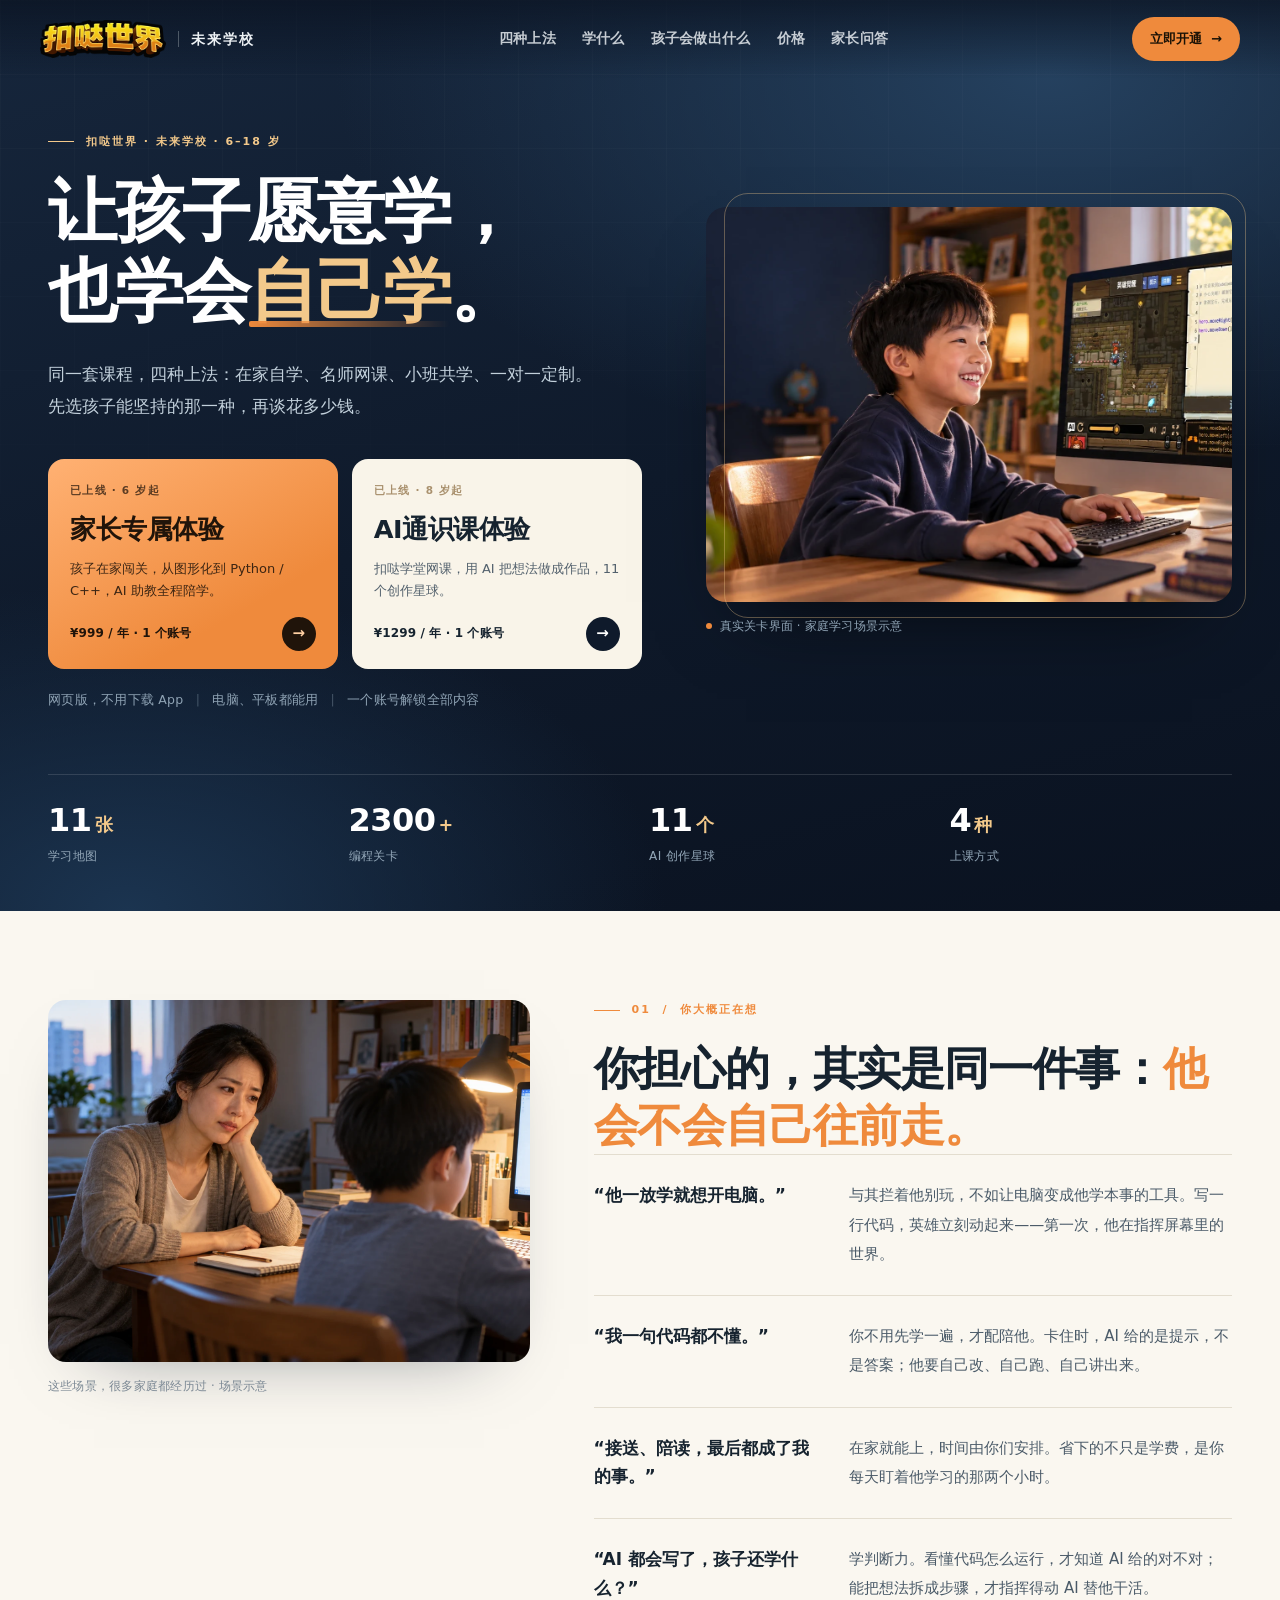
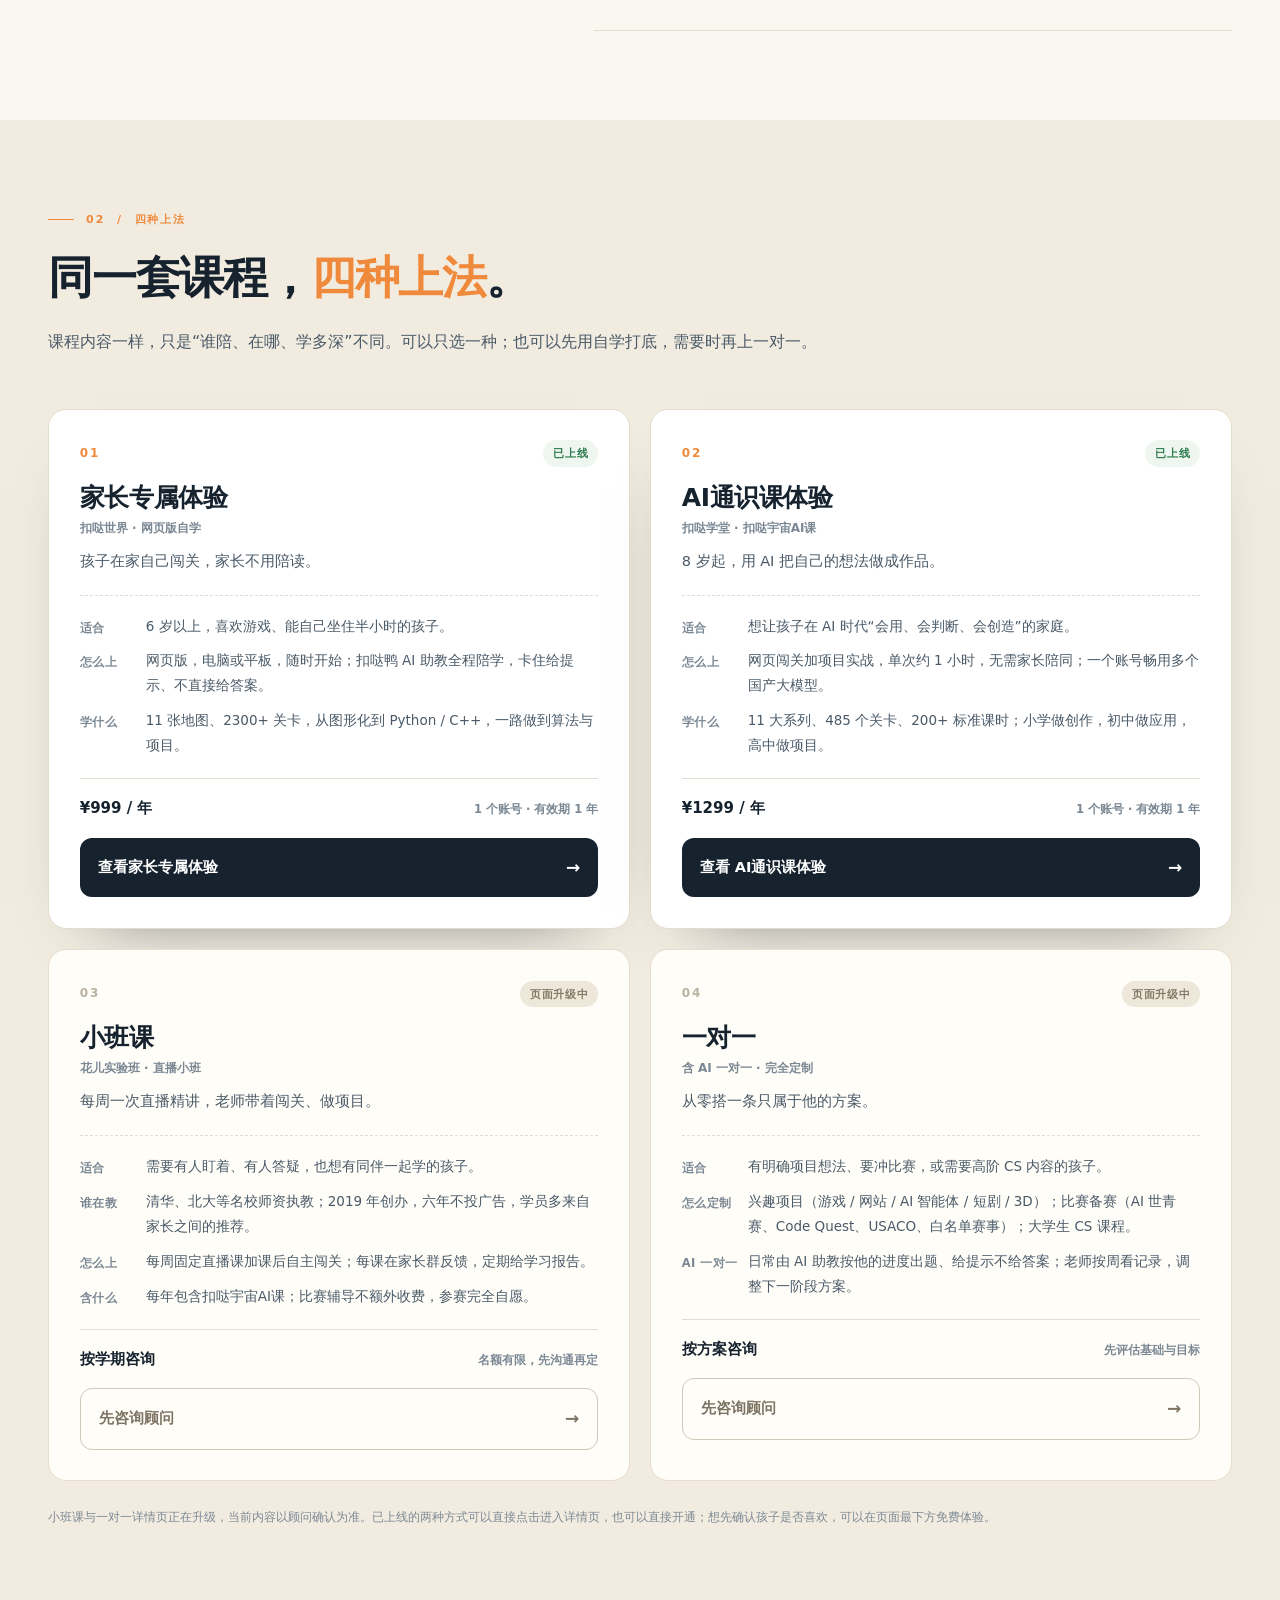
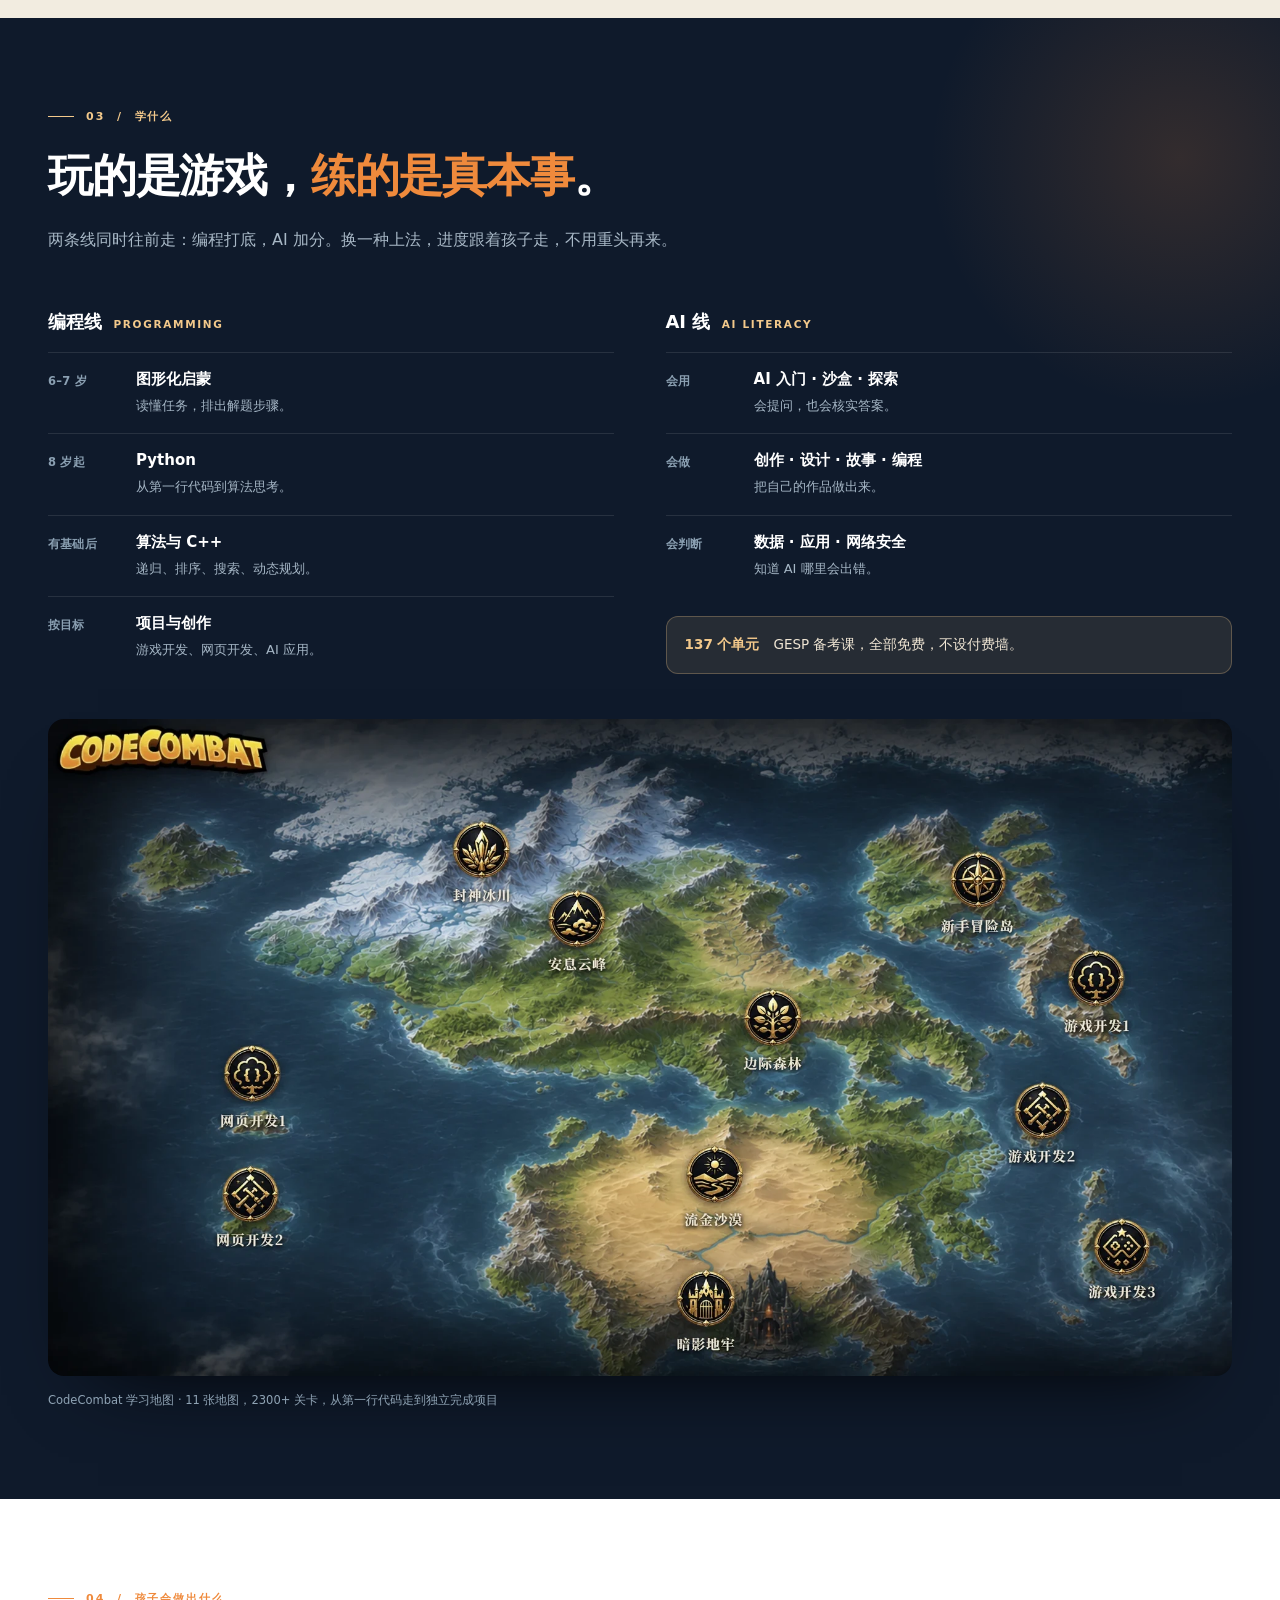
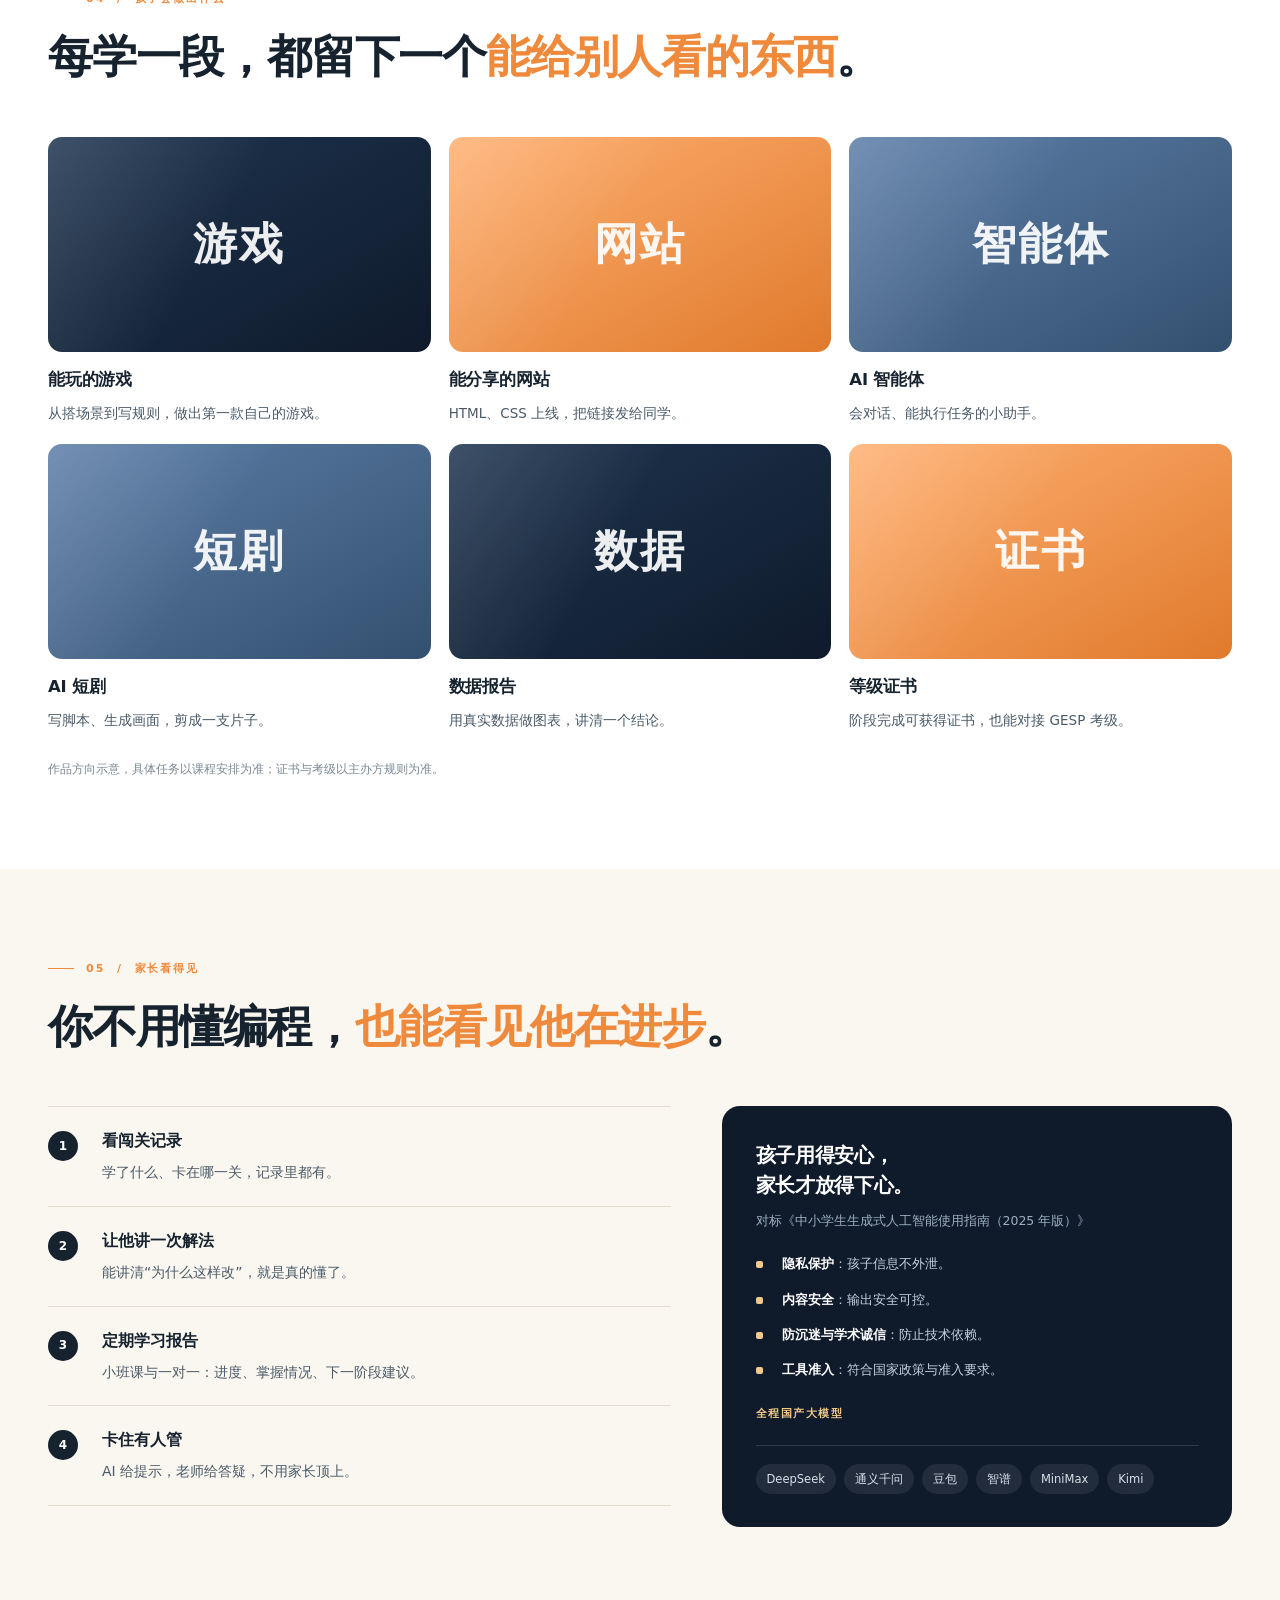
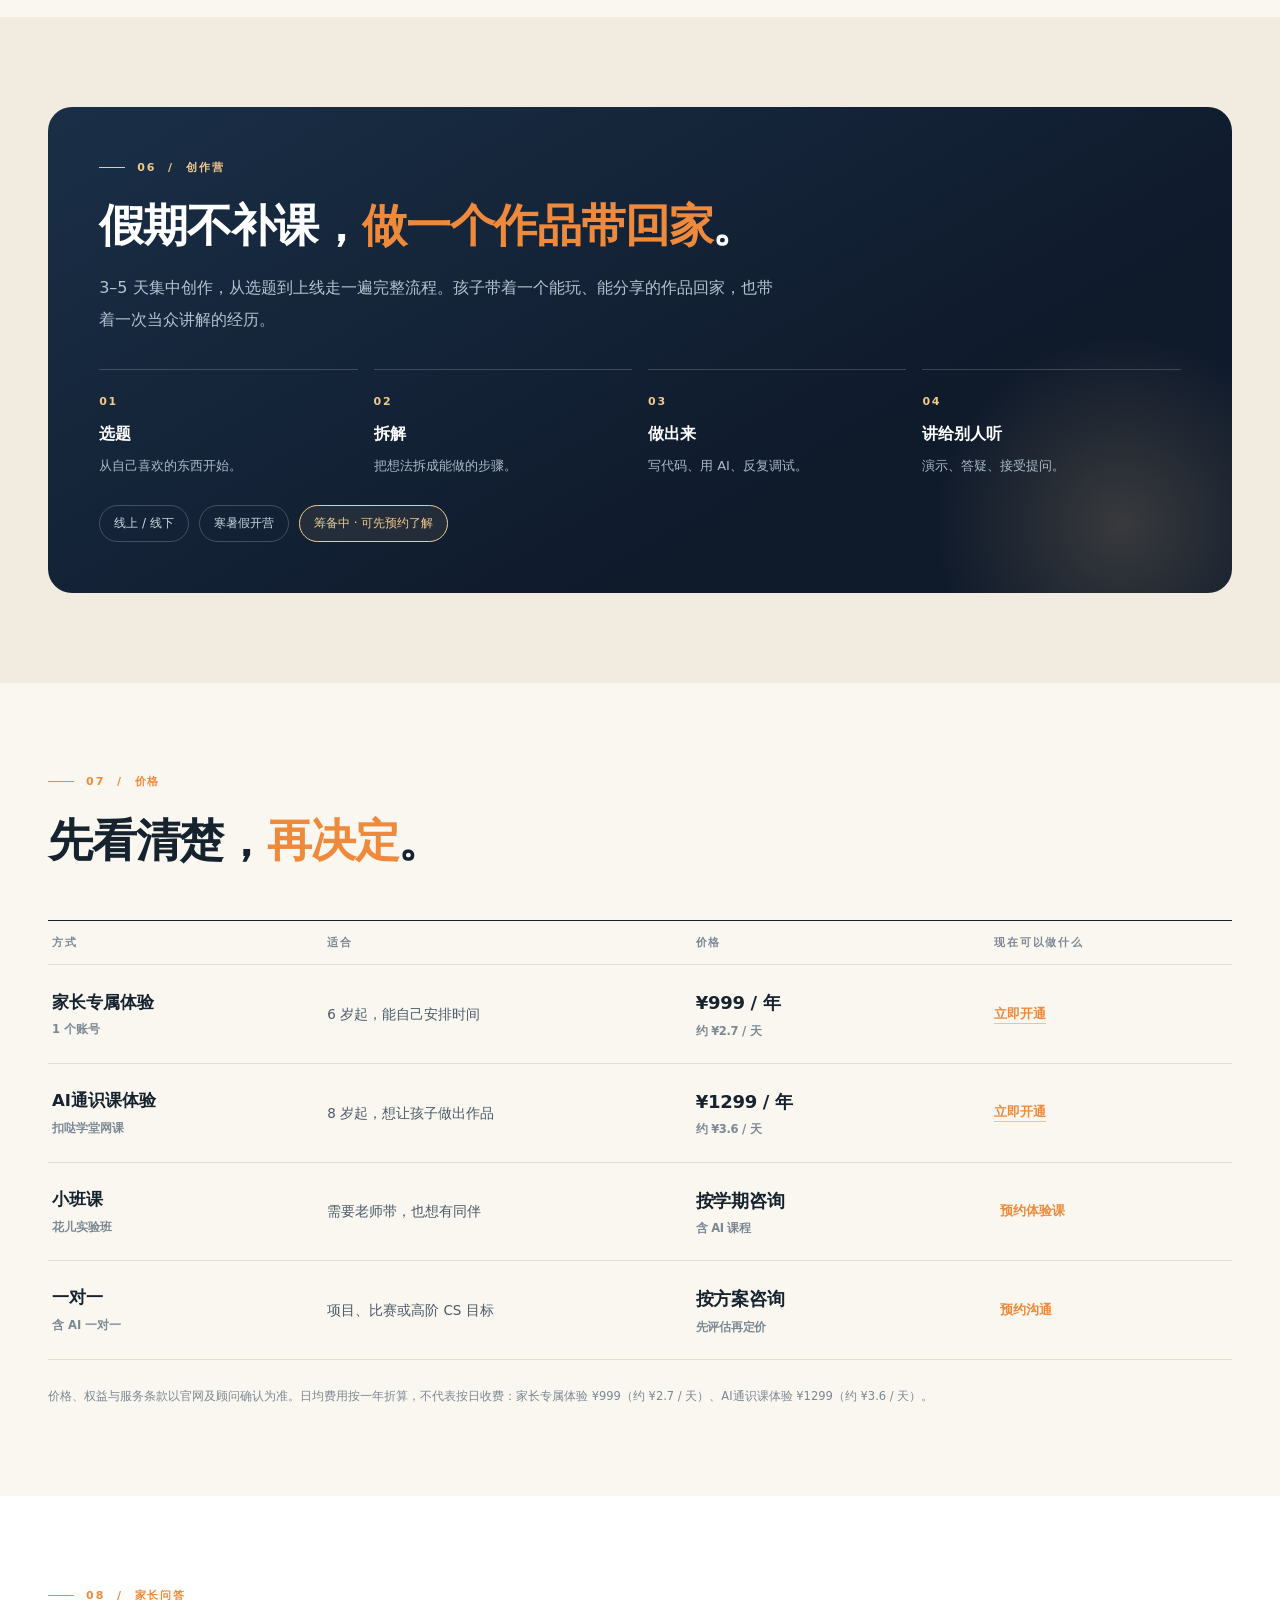
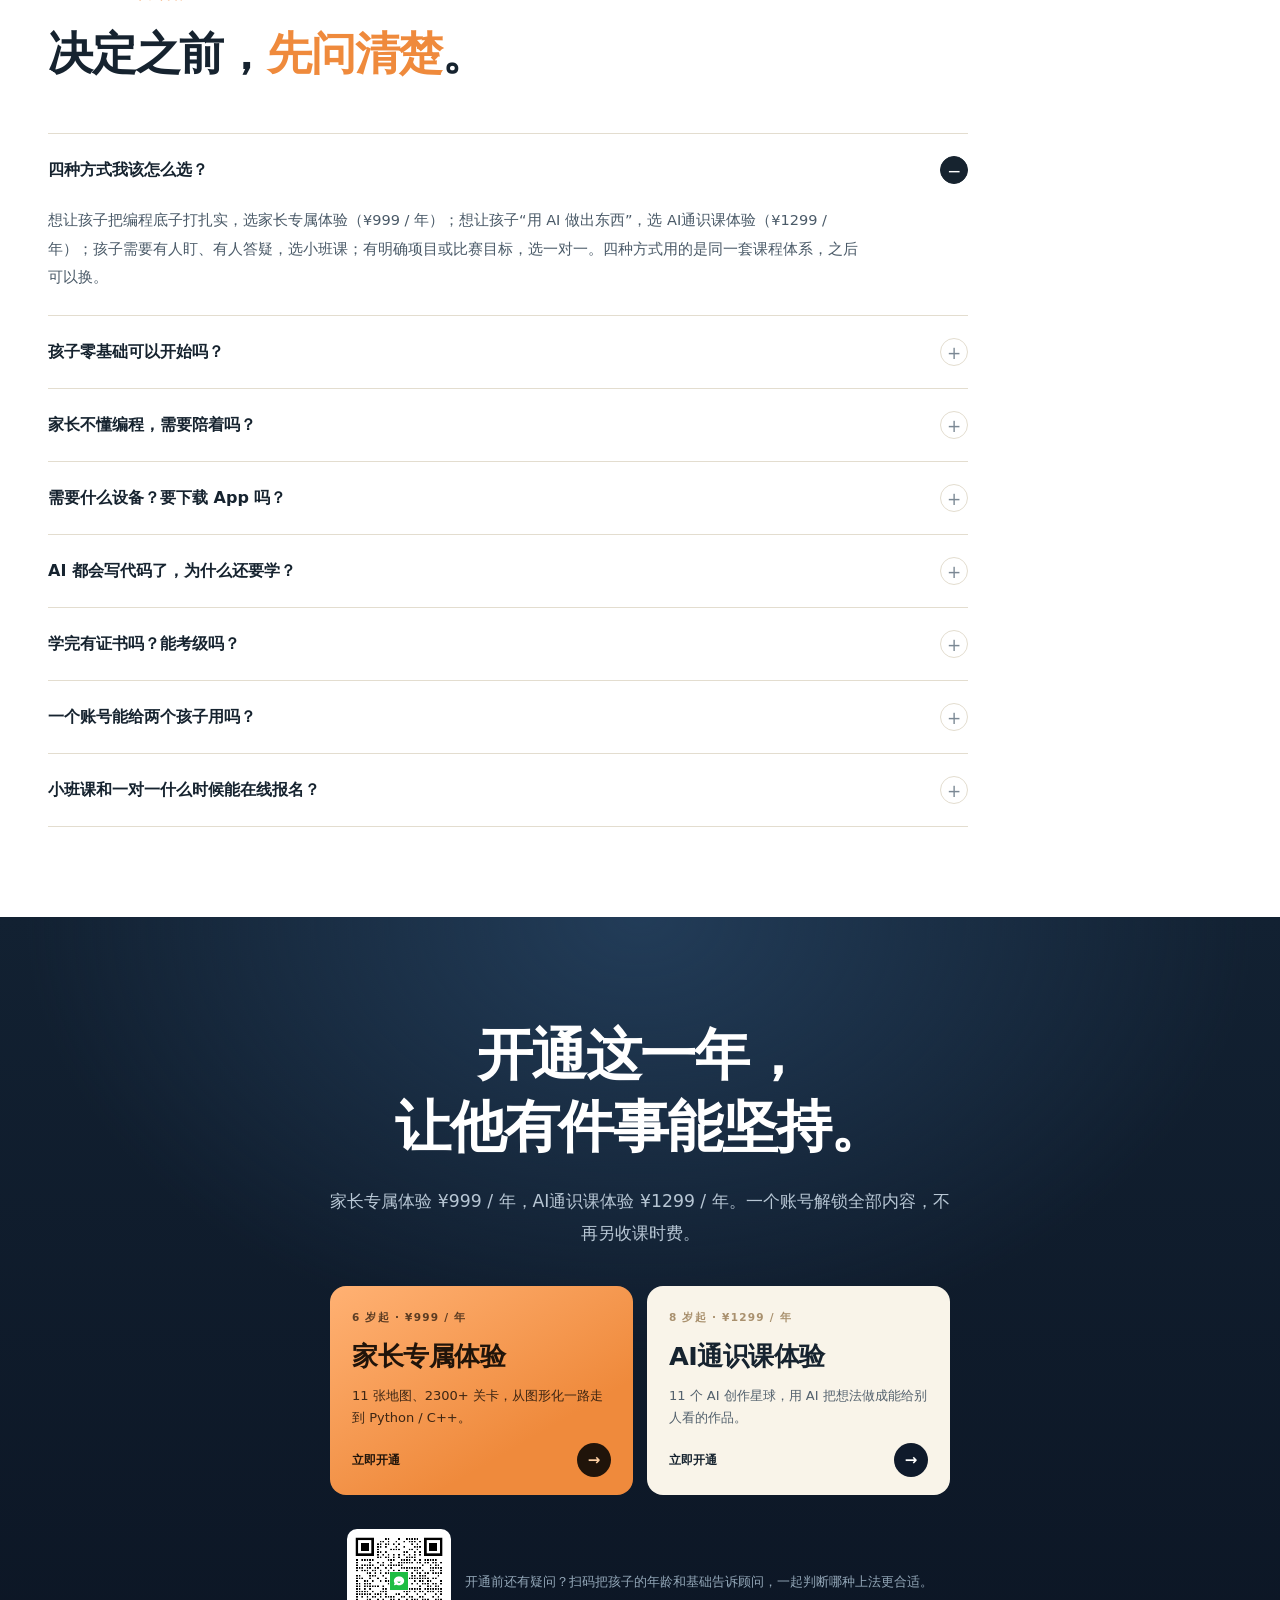
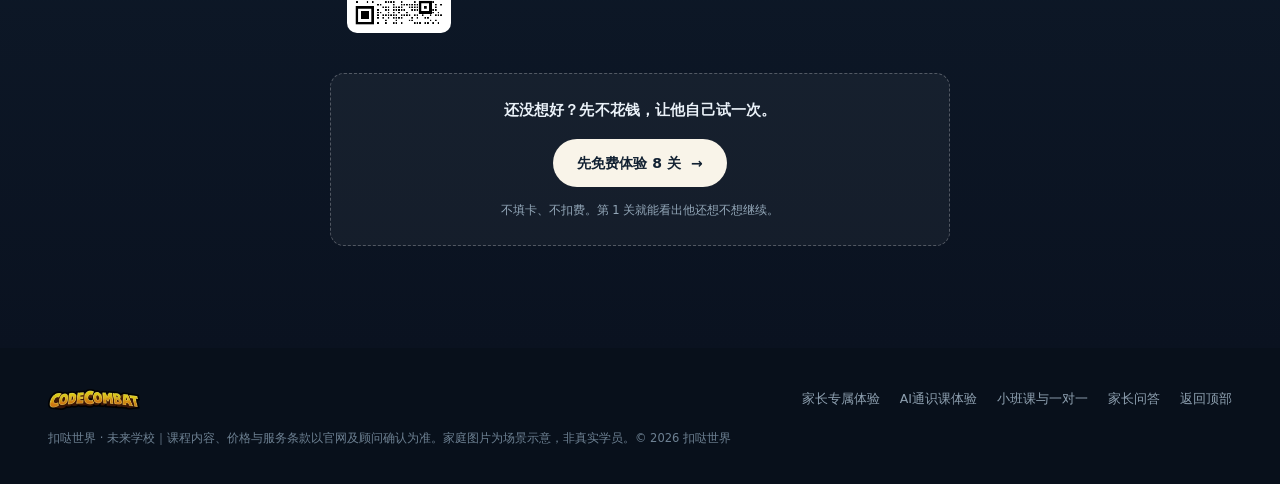
==== commit 37180ac8: "Add files via upload" ====
--- a/index.html
+++ b/index.html
@@ -5,7 +5,7 @@
 <meta name="viewport" content="width=device-width,initial-scale=1,viewport-fit=cover">
 <meta name="theme-color" content="#0f1a2b">
 <title>扣哒世界 · 未来学校｜让孩子愿意学，也学会自己学</title>
-<meta name="description" content="同一套课程，四种上法：编程自学课、AI 自学课、小班课、一对一。6 岁到高中，在家就能上。前 8 关免费，先试再决定。">
+<meta name="description" content="同一套课程，四种上法：家长专属体验、AI通识课体验、小班课、一对一。6 岁到高中，在家就能上。家长专属体验 ¥999 / 年，AI通识课体验 ¥1299 / 年。">
 <meta property="og:title" content="扣哒世界 · 未来学校">
 <meta property="og:description" content="同一套课程，四种上法。先选孩子能坚持的那一种，再谈花多少钱。">
 <meta property="og:type" content="website">
@@ -30,7 +30,7 @@
     <a href="#price">价格</a>
     <a href="#faq">家长问答</a>
   </nav>
-  <a class="nav-cta" href="self-study/index.html">先试 8 关 <span aria-hidden="true">→</span></a>
+  <a class="nav-cta" href="https://codecombat.cn/">立即开通 <span aria-hidden="true">→</span></a>
   <button class="menu-btn" type="button" aria-label="打开导航" aria-expanded="false" aria-controls="mobile-nav" data-menu>☰</button>
 </header>
 <nav class="mobile-nav" id="mobile-nav" aria-label="手机导航">
@@ -40,8 +40,8 @@
   <a href="#parents">家长看得见</a>
   <a href="#price">价格</a>
   <a href="#faq">家长问答</a>
-  <a href="self-study/index.html">编程自学课 · 先试 8 关</a>
-  <a href="ai-self-study/index.html">AI 自学课 · 体验一关</a>
+  <a href="self-study/index.html">家长专属体验 · ¥999 / 年</a>
+  <a href="ai-self-study/index.html">AI通识课体验 · ¥1299 / 年</a>
 </nav>
 
 <main id="main">
@@ -58,15 +58,15 @@
           <div class="hero-cta">
             <a class="bigbtn bigbtn-code" href="self-study/index.html">
               <span class="bigbtn-tag">已上线 · 6 岁起</span>
-              <strong>编程自学课</strong>
+              <strong>家长专属体验</strong>
               <span class="bigbtn-desc">孩子在家闯关，从图形化到 Python / C++，AI 助教全程陪学。</span>
-              <span class="bigbtn-foot"><span>前 8 关免费</span><span class="bigbtn-arrow" aria-hidden="true">→</span></span>
+              <span class="bigbtn-foot"><span>¥999 / 年 · 1 个账号</span><span class="bigbtn-arrow" aria-hidden="true">→</span></span>
             </a>
             <a class="bigbtn bigbtn-ai" href="ai-self-study/index.html">
               <span class="bigbtn-tag">已上线 · 8 岁起</span>
-              <strong>AI 自学课</strong>
+              <strong>AI通识课体验</strong>
               <span class="bigbtn-desc">扣哒学堂网课，用 AI 把想法做成作品，11 个创作星球。</span>
-              <span class="bigbtn-foot"><span>可直接体验一关</span><span class="bigbtn-arrow" aria-hidden="true">→</span></span>
+              <span class="bigbtn-foot"><span>¥1299 / 年 · 1 个账号</span><span class="bigbtn-arrow" aria-hidden="true">→</span></span>
             </a>
           </div>
 
@@ -132,28 +132,28 @@
       <div class="way-grid">
         <article class="way is-live reveal">
           <div class="way-top"><span class="way-no">01</span><span class="way-badge live">已上线</span></div>
-          <h3>编程自学课<small>扣哒世界 · 网页版自学</small></h3>
+          <h3>家长专属体验<small>扣哒世界 · 网页版自学</small></h3>
           <p class="way-one">孩子在家自己闯关，家长不用陪读。</p>
           <dl class="way-facts">
             <div><dt>适合</dt><dd>6 岁以上，喜欢游戏、能自己坐住半小时的孩子。</dd></div>
             <div><dt>怎么上</dt><dd>网页版，电脑或平板，随时开始；扣哒鸭 AI 助教全程陪学，卡住给提示、不直接给答案。</dd></div>
             <div><dt>学什么</dt><dd>11 张地图、2300+ 关卡，从图形化到 Python / C++，一路做到算法与项目。</dd></div>
           </dl>
-          <p class="way-price">¥999 / 年<small>1 个账号 · 前 8 关免费</small></p>
-          <a class="way-btn" href="self-study/index.html">进入编程自学课 <span aria-hidden="true">→</span></a>
+          <p class="way-price">¥999 / 年<small>1 个账号 · 有效期 1 年</small></p>
+          <a class="way-btn" href="self-study/index.html">查看家长专属体验 <span aria-hidden="true">→</span></a>
         </article>
 
         <article class="way is-live reveal">
           <div class="way-top"><span class="way-no">02</span><span class="way-badge live">已上线</span></div>
-          <h3>AI 自学课<small>扣哒学堂 · 扣哒宇宙AI课</small></h3>
+          <h3>AI通识课体验<small>扣哒学堂 · 扣哒宇宙AI课</small></h3>
           <p class="way-one">8 岁起，用 AI 把自己的想法做成作品。</p>
           <dl class="way-facts">
             <div><dt>适合</dt><dd>想让孩子在 AI 时代“会用、会判断、会创造”的家庭。</dd></div>
             <div><dt>怎么上</dt><dd>网页闯关加项目实战，单次约 1 小时，无需家长陪同；一个账号畅用多个国产大模型。</dd></div>
             <div><dt>学什么</dt><dd>11 大系列、485 个关卡、200+ 标准课时；小学做创作，初中做应用，高中做项目。</dd></div>
           </dl>
-          <p class="way-price">1 年账号<small>权益以实际开放版本为准</small></p>
-          <a class="way-btn" href="ai-self-study/index.html">进入 AI 自学课 <span aria-hidden="true">→</span></a>
+          <p class="way-price">¥1299 / 年<small>1 个账号 · 有效期 1 年</small></p>
+          <a class="way-btn" href="ai-self-study/index.html">查看 AI通识课体验 <span aria-hidden="true">→</span></a>
         </article>
 
         <article class="way is-soon reveal">
@@ -183,7 +183,7 @@
           <button class="way-btn" type="button" data-service>先咨询顾问 <span aria-hidden="true">→</span></button>
         </article>
       </div>
-      <p class="note">小班课与一对一详情页正在升级，当前内容以顾问确认为准。已上线的两种方式可直接点击进入，先体验再决定。</p>
+      <p class="note">小班课与一对一详情页正在升级，当前内容以顾问确认为准。已上线的两种方式可以直接点击进入详情页，也可以直接开通；想先确认孩子是否喜欢，可以在页面最下方免费体验。</p>
     </div>
   </section>
 
@@ -347,16 +347,16 @@
           <span>方式</span><span>适合</span><span>价格</span><span>现在可以做什么</span>
         </div>
         <div class="price-row">
-          <div class="name">编程自学课<small>1 个账号</small></div>
+          <div class="name">家长专属体验<small>1 个账号</small></div>
           <div class="for">6 岁起，能自己安排时间</div>
           <div class="cost">¥999 / 年<small>约 ¥2.7 / 天</small></div>
-          <div class="act"><a href="self-study/index.html">先试 8 关</a></div>
+          <div class="act"><a href="https://codecombat.cn/">立即开通</a></div>
         </div>
         <div class="price-row">
-          <div class="name">AI 自学课<small>扣哒学堂网课</small></div>
+          <div class="name">AI通识课体验<small>扣哒学堂网课</small></div>
           <div class="for">8 岁起，想让孩子做出作品</div>
-          <div class="cost">1 年账号<small>权益以官网为准</small></div>
-          <div class="act"><a href="ai-self-study/index.html">直接体验一关</a></div>
+          <div class="cost">¥1299 / 年<small>约 ¥3.6 / 天</small></div>
+          <div class="act"><a href="https://codecombat.cn/">立即开通</a></div>
         </div>
         <div class="price-row">
           <div class="name">小班课<small>花儿实验班</small></div>
@@ -371,7 +371,7 @@
           <div class="act"><button type="button" data-service>预约沟通</button></div>
         </div>
       </div>
-      <p class="note">价格、权益与服务条款以官网及顾问确认为准。¥999 套餐日均约 ¥2.7，按一年折算，不代表按日收费。</p>
+      <p class="note">价格、权益与服务条款以官网及顾问确认为准。日均费用按一年折算，不代表按日收费：家长专属体验 ¥999（约 ¥2.7 / 天）、AI通识课体验 ¥1299（约 ¥3.6 / 天）。</p>
     </div>
   </section>
 
@@ -385,11 +385,11 @@
       <div class="faq-list">
         <details open>
           <summary>四种方式我该怎么选？</summary>
-          <div class="answer">想先花最少的钱看看孩子喜不喜欢，从编程自学课开始；想让孩子“用 AI 做出东西”，从 AI 自学课开始；孩子需要有人盯、有人答疑，选小班课；有明确项目或比赛目标，选一对一。四种方式用的是同一套课程体系，之后可以换。</div>
+          <div class="answer">想让孩子把编程底子打扎实，选家长专属体验（¥999 / 年）；想让孩子“用 AI 做出东西”，选 AI通识课体验（¥1299 / 年）；孩子需要有人盯、有人答疑，选小班课；有明确项目或比赛目标，选一对一。四种方式用的是同一套课程体系，之后可以换。</div>
         </details>
         <details>
           <summary>孩子零基础可以开始吗？</summary>
-          <div class="answer">可以。6 岁以上可以先从图形化启蒙，8 岁以上可以直接进 Python；AI 课建议 8 岁起，结合阅读和电脑操作能力选择。选之前先做一次免费体验，比看介绍更准。</div>
+          <div class="answer">可以。6 岁以上可以先从图形化启蒙，8 岁以上可以直接进 Python；AI通识课建议 8 岁起，结合阅读和电脑操作能力选择。开通前想再确认一次，可以先做一次免费体验，比看介绍更准。</div>
         </details>
         <details>
           <summary>家长不懂编程，需要陪着吗？</summary>
@@ -422,23 +422,30 @@
   <!-- copy: finale -->
   <section class="finale" id="start">
     <div class="wrap">
-      <h2>先让孩子玩 8 关，<br>喜欢再决定。</h2>
-      <p class="lede">不用先付费赌一次。第 1 关就能看出他还想不想继续。</p>
+      <h2>开通这一年，<br>让他有件事能坚持。</h2>
+      <p class="lede">家长专属体验 ¥999 / 年，AI通识课体验 ¥1299 / 年。一个账号解锁全部内容，不再另收课时费。</p>
       <div class="finale-cta">
-        <a class="bigbtn bigbtn-code" href="self-study/index.html">
-          <span class="bigbtn-tag">6 岁起 · 免费体验</span>
-          <strong>编程自学课</strong>
-          <span class="bigbtn-foot"><span>前 8 关免费</span><span class="bigbtn-arrow" aria-hidden="true">→</span></span>
+        <a class="bigbtn bigbtn-code" href="https://codecombat.cn/">
+          <span class="bigbtn-tag">6 岁起 · ¥999 / 年</span>
+          <strong>家长专属体验</strong>
+          <span class="bigbtn-desc">11 张地图、2300+ 关卡，从图形化一路走到 Python / C++。</span>
+          <span class="bigbtn-foot"><span>立即开通</span><span class="bigbtn-arrow" aria-hidden="true">→</span></span>
         </a>
-        <a class="bigbtn bigbtn-ai" href="ai-self-study/index.html">
-          <span class="bigbtn-tag">8 岁起 · 直接体验</span>
-          <strong>AI 自学课</strong>
-          <span class="bigbtn-foot"><span>先玩一关看看</span><span class="bigbtn-arrow" aria-hidden="true">→</span></span>
+        <a class="bigbtn bigbtn-ai" href="https://codecombat.cn/">
+          <span class="bigbtn-tag">8 岁起 · ¥1299 / 年</span>
+          <strong>AI通识课体验</strong>
+          <span class="bigbtn-desc">11 个 AI 创作星球，用 AI 把想法做成能给别人看的作品。</span>
+          <span class="bigbtn-foot"><span>立即开通</span><span class="bigbtn-arrow" aria-hidden="true">→</span></span>
         </a>
       </div>
       <div class="finale-qr">
         <img src="assets/service_qr.png" alt="课程顾问微信二维码" width="64" height="64" loading="lazy">
-        <p>也可以扫码，把孩子的年龄和基础告诉顾问。</p>
+        <p>开通前还有疑问？扫码把孩子的年龄和基础告诉顾问，一起判断哪种上法更合适。</p>
+      </div>
+      <div class="finale-trial">
+        <p class="trial-head">还没想好？先不花钱，让他自己试一次。</p>
+        <a class="trial-btn" href="https://codecombat.cn/">先免费体验 8 关 <span aria-hidden="true">→</span></a>
+        <p class="trial-note">不填卡、不扣费。第 1 关就能看出他还想不想继续。</p>
       </div>
     </div>
   </section>
@@ -450,8 +457,8 @@
     <div class="footer-row">
       <a class="brand" href="#top" aria-label="回到页面顶部"><img src="assets/logo.webp" alt="CodeCombat" width="92" height="31" loading="lazy"></a>
       <nav aria-label="页脚导航">
-        <a href="self-study/index.html">编程自学课</a>
-        <a href="ai-self-study/index.html">AI 自学课</a>
+        <a href="self-study/index.html">家长专属体验</a>
+        <a href="ai-self-study/index.html">AI通识课体验</a>
         <a href="#ways">小班课与一对一</a>
         <a href="#faq">家长问答</a>
         <a href="#top">返回顶部</a>
@@ -462,8 +469,8 @@
 </footer>
 
 <div class="mobile-bar">
-  <a class="bar-code" href="self-study/index.html">编程自学课<small>6 岁起 · 前 8 关免费</small></a>
-  <a class="bar-ai" href="ai-self-study/index.html">AI 自学课<small>8 岁起 · 体验一关</small></a>
+  <a class="bar-code" href="https://codecombat.cn/">家长专属体验<small>6 岁起 · ¥999 / 年</small></a>
+  <a class="bar-ai" href="https://codecombat.cn/">AI通识课体验<small>8 岁起 · ¥1299 / 年</small></a>
 </div>
 
 <dialog class="modal" id="service-modal" aria-labelledby="service-title">
--- a/home.css
+++ b/home.css
@@ -398,6 +398,21 @@
   margin-top:34px;font-size:12.5px;color:#93a7b8;
 }
 .finale-qr img{width:104px;height:104px;border-radius:10px;background:#fff;padding:6px;flex:none;}
+
+/* 页尾免费体验（付费为主，体验兜底） */
+.finale-trial{
+  max-width:620px;margin:40px auto 0;padding:24px 26px;
+  border:1px dashed rgba(255,255,255,.26);border-radius:14px;
+  background:rgba(255,255,255,.045);
+}
+.finale-trial .trial-head{font-size:14.5px;font-weight:800;color:#eaf1f8;letter-spacing:.01em;}
+.trial-btn{
+  display:inline-flex;align-items:center;gap:10px;margin-top:15px;
+  padding:12px 24px;border-radius:999px;font-size:14px;font-weight:800;
+  background:#f9f4e9;color:#122132;transition:transform .2s,background .2s;
+}
+.trial-btn:hover{background:#fff;transform:translateY(-2px);}
+.finale-trial .trial-note{margin-top:13px;font-size:11.5px;line-height:1.8;color:#93a7b8;}
 
 /* ---------- 页脚 ---------- */
 .footer{background:#08101b;color:#8ea0b0;font-size:12.5px;padding:40px 0 34px;}
@@ -507,5 +522,8 @@
   body{padding-bottom:74px;}
   .mobile-bar{display:flex;}
   .finale-qr{flex-direction:column;gap:10px;}
-}
-@media(max-width:430px){.nav .nav-cta{display:none}}
+  .finale-trial{margin-top:28px;padding:20px 18px;}
+  .finale-trial .trial-head{font-size:13.5px;}
+  .trial-btn{width:100%;justify-content:center;font-size:13.5px;padding:13px 18px;}
+}
+@media(max-width:430px){.nav .nav-cta{display:none}}
